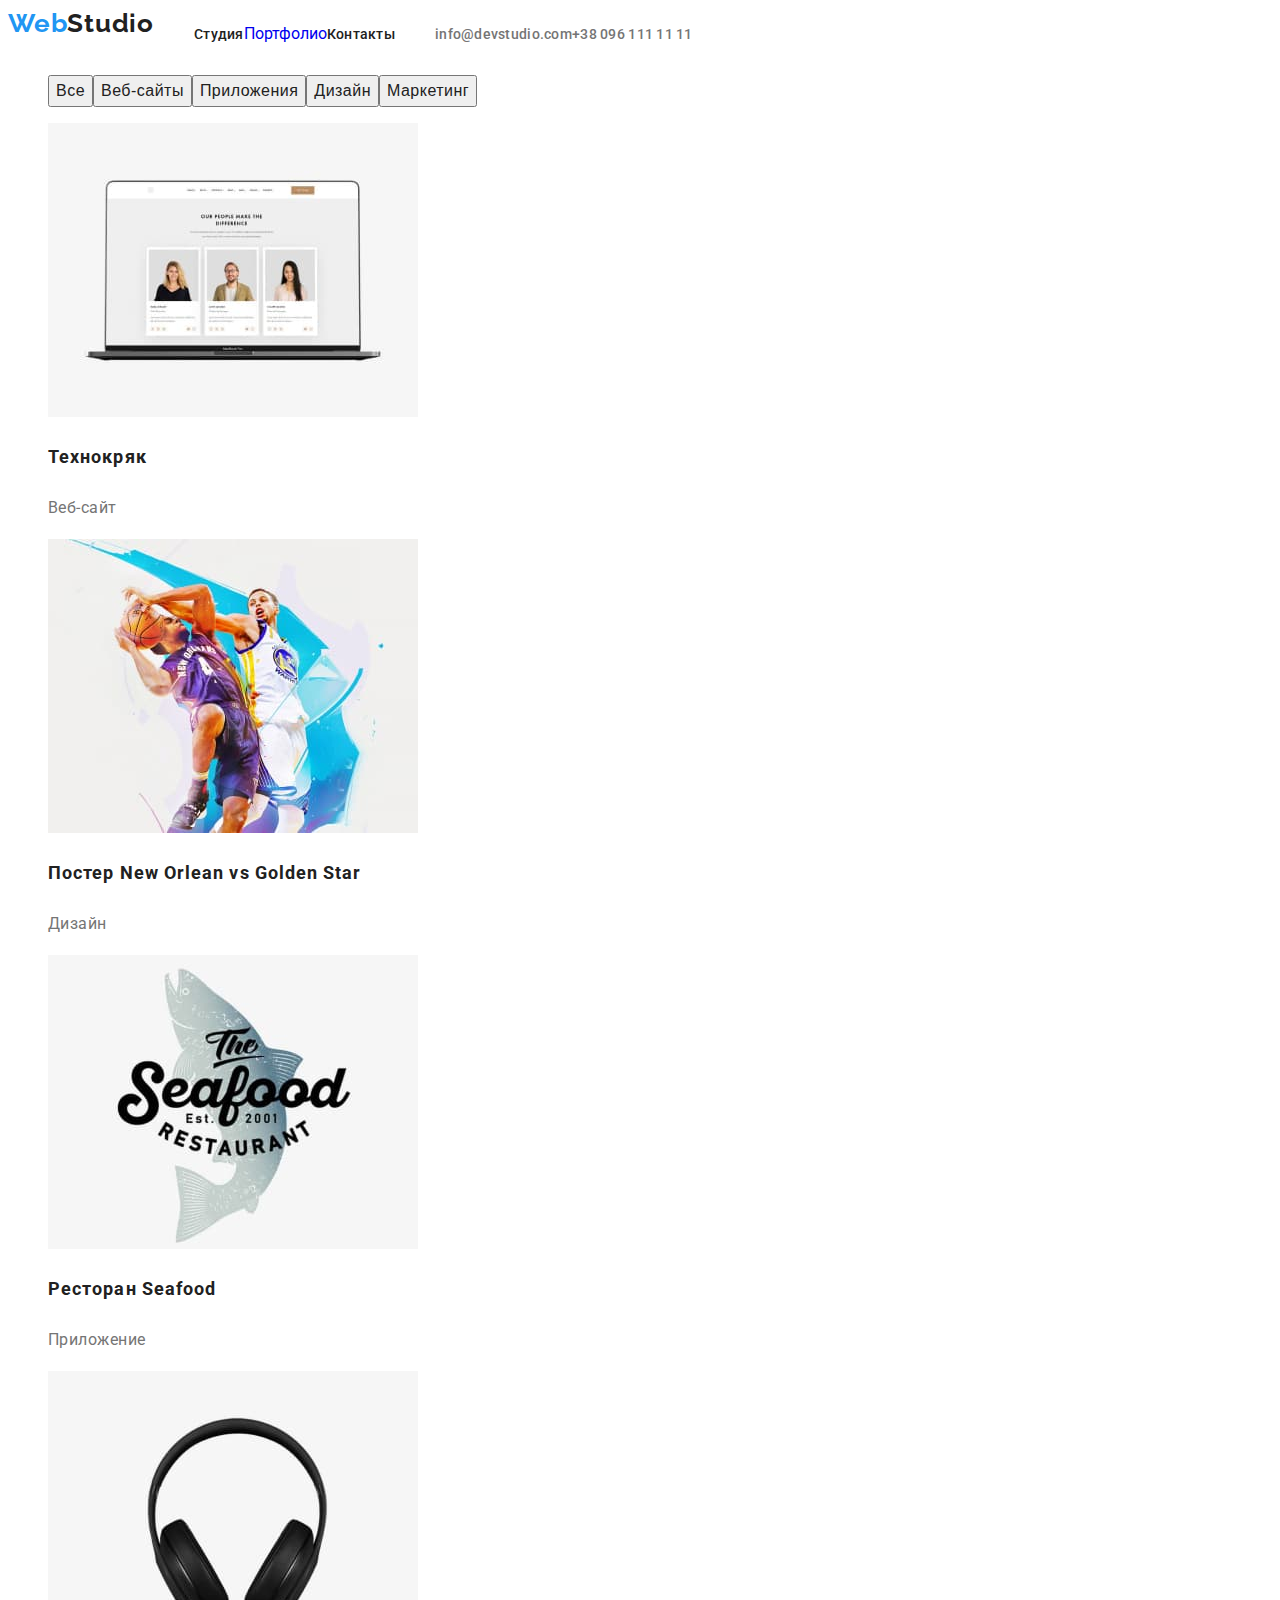
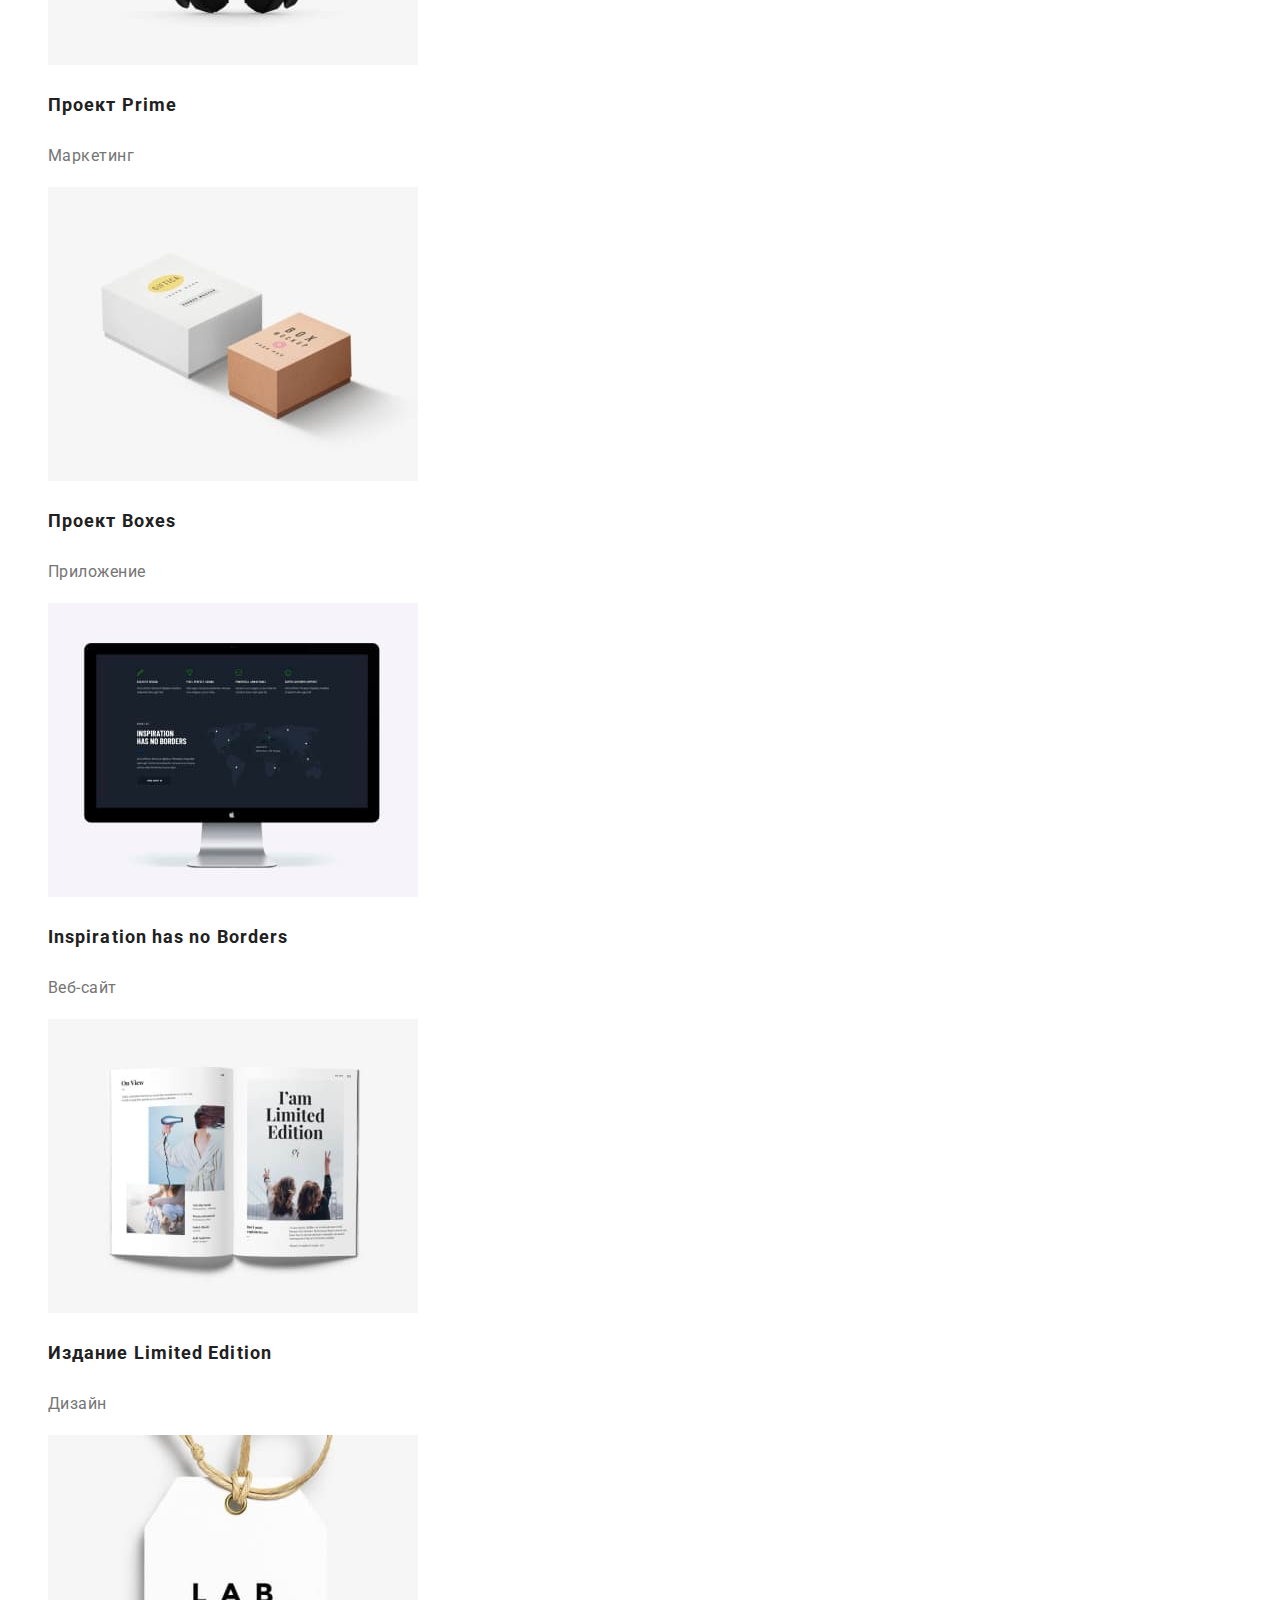
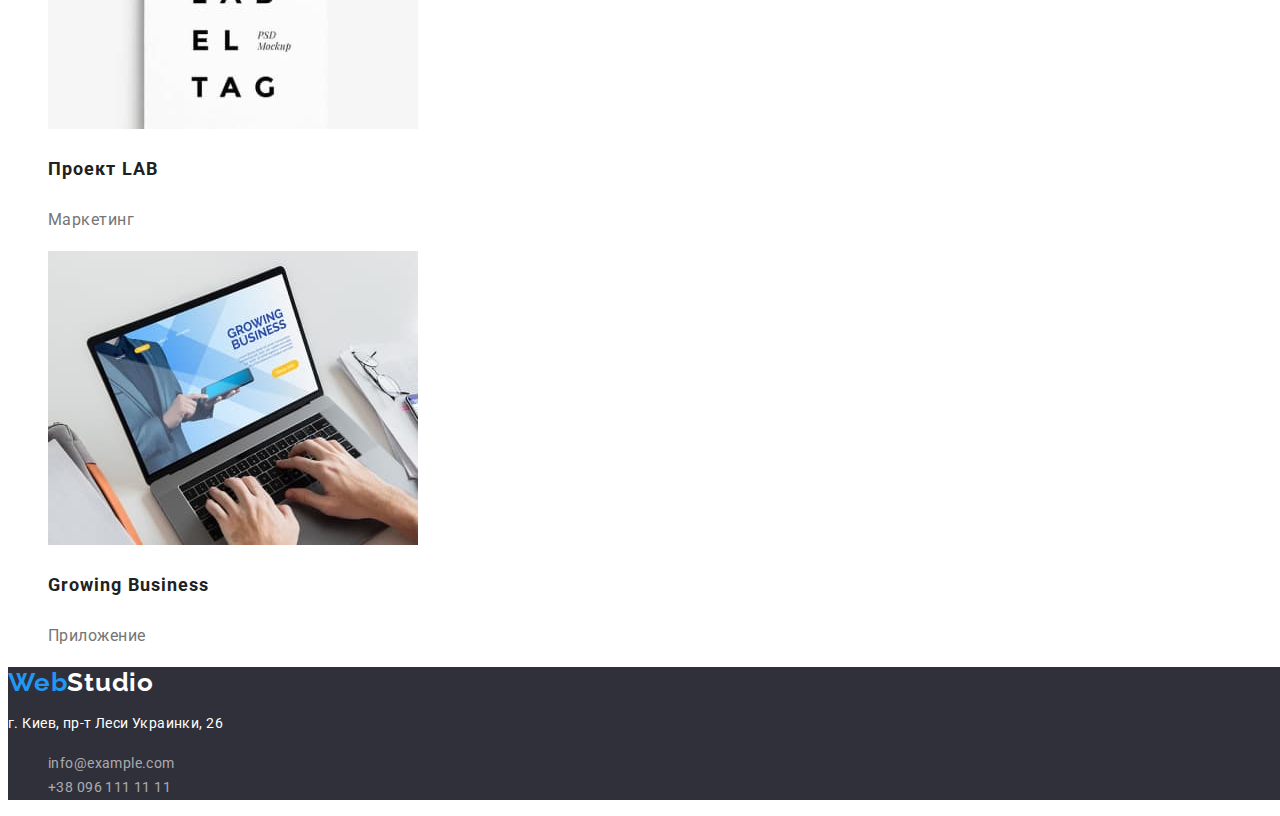
==== portfolio.html @ 2ef53904 "dz3" ====
<!DOCTYPE html>
<html lang="ru">

<head>
    <meta charset="UTF-8">
    <meta name="viewport" content="width=device-width, initial-scale=1.0">
    <link rel="preconnect" href="https://fonts.googleapis.com">
    <link rel="preconnect" href="https://fonts.gstatic.com" crossorigin>
    <link href="https://fonts.googleapis.com/css2?family=Raleway:wght@700&family=Roboto:wght@400;500;700;900&display=swap" rel="stylesheet">
    <link rel="stylesheet" href="./css/styles.css">
    <title>Document</title>
</head>

<body>
    <!--Шапка-->
    <header class="header">
        <a class="header-link" href="./index.html"><span class="web">Web</span>Studio</a>
        
    
        <nav class="header-nav">
        <ul class="header-list">
            <li><a class="link" href="./index.html">Студия</a></li>
            <li><a class="link-portfolio" href="./portfolio.html">Портфолио</a></li>
            <li><a class="link" href="#">Контакты</a></li>
        </ul>
        </nav>
        <ul class="header-list-contacts">
        <li><a class="contacts" href="mailto:info@devstudio.com"> info@devstudio.com</a></li>
        <li><a class="contacts" href="tel:380961111111">+38 096 111 11 11</a></li>   
        </ul>
    </header>
    <main>
        <!--навигация-->
<section class="portfolio-sektion">          
            <nav class="portfolio-nav">
                <ul class="portfolio-list">
                    <li><button class="portfolio-button" type="button">Все</button></li>
                    <li><button class="portfolio-button" type="button">Веб-сайты</button></li>
                    <li><button class="portfolio-button" type="button">Приложения</button></li>
                    <li><button class="portfolio-button" type="button">Дизайн</button></li>
                    <li><button class="portfolio-button" type="button">Маркетинг</button></li>
                </ul>
            </nav>
</section> 
        <!--Список-->
            <section class="portfolio-details">
                <ul class="portfolio-details-list">
                    <li>
                        <img class="portfolio-img" src="./img-tech/portfolio/Технокряк.jpg" alt="Технокряк" width="370" height="294">
                        <h3 class="portfolio-heading">Технокряк</h3>
                        <p class="portfolio-description">Веб-сайт</p>
                    </li>
                    <li>
                        <img class="portfolio-img" src="./img-tech/portfolio/ПостерNewOrleanvsGoldenStar.jpg" alt="Постер New Orlean vs Golden Star" width="370" height="294">
                        <h3 class="portfolio-heading">Постер New Orlean vs Golden Star</h3>
                        <p class="portfolio-description">Дизайн</p>
                    </li>
                    <li>
                        <img class="portfolio-img" src="./img-tech/portfolio/РесторанSeafood.jpg" alt="Ресторан Seafood" width="370" height="294">
                        <h3 class="portfolio-heading">Ресторан Seafood</h3>
                        <p class="portfolio-description">Приложение</p>
                    </li>
                    <li>
                        <img class="portfolio-img" src="./img-tech/portfolio/ПроектPrime.jpg" alt="Проект Prime" width="370" height="294">
                        <h3 class="portfolio-heading">Проект Prime</h3>
                        <p class="portfolio-description">Маркетинг</p>
                    </li>
                    <li>
                        <img class="portfolio-img" src="./img-tech/portfolio/ПроектBoxes.jpg" alt="Проект Boxes" width="370" height="294">
                        <h3 class="portfolio-heading">Проект Boxes</h3>
                        <p class="portfolio-description">Приложение</p>
                    </li>
                    <li>
                        <img class="portfolio-img" src="./img-tech/portfolio/InspirationhasnoBorders.jpg" alt="Inspiration has no Borders" width="370" height="294">
                        <h3 class="portfolio-heading">Inspiration has no Borders</h3>
                        <p class="portfolio-description">Веб-сайт</p>
                    </li>
                    <li>
                        <img class="portfolio-img" src="./img-tech/portfolio/ИзданиеLimitedEdition.jpg" alt="Издание Limited Edition" width="370" height="294">
                        <h3 class="portfolio-heading">Издание Limited Edition</h3>
                        <p class="portfolio-description">Дизайн</p>
                    </li>
                    <li>
                        <img class="portfolio-img" src="./img-tech/portfolio/ПроектLAB.jpg" alt="Проект LAB" width="370" height="294">
                        <h3 class="portfolio-heading">Проект LAB</h3>
                        <p class="portfolio-description">Маркетинг</p>
                    </li>
                    <li>
                        <img class="portfolio-img" src="./img-tech/portfolio/GrowingBusiness.jpg" alt="Growing Business" width="370" height="294">
                        <h3 class="portfolio-heading">Growing Business</h3>
                        <p class="portfolio-description">Приложение</p>
                    </li>
                </ul>
            
        </section>
    </main>
    

    <!--контакты-->
    <footer class="footer">
        <div class="footer-box">
            <a class="footer-link" href="./index.html"><span class="web">Web</span><span class="studio">Studio</span></a>
            <address class="address">
                   <p class="our-address"> г. Киев, пр-т Леси Украинки, 26</p>
                   <ul class="footer-list">
                       <li><a class="footer-contacts" href="mailto:info@example.com">info@example.com</a></li>
                       <li><a class="footer-contacts" href="tel:380961111111">+38 096 111 11 11</a></li>
                   </ul>  
                </address>
        </div>
    </footer>     
    </body>
</html>
---- css/styles.css ----
/* --первичный цвет: # 212121; */
   /* --вторичный цвет: # 757575; */
   /* --интерактивный цвет: # 2196f3; */
   /* --цвет заголовка: #ffffff; */
   /* --background-color: # 2f303a; */
   /* --задний фон: # F5F4FA; */
   /* --primary-font: «Roboto»; */
   /* --secondary-font: "Raleway"; */

:root {
    --primary-color: #212121;
    --secondary-color: #757575;
    --interactive-color: #2196f3;
    --header-color: #ffffff;
    --background-color: #2f303a;
    --rear-background:#F5F4FA;
    --primary-font: "Roboto";
    --secondary-font: "Raleway";
  }
  body {
    font-family: var(--primary-font), sans-serif;
    font-style: normal;
    font-weight: 400;
    color: var(--primary-color);
    width: 1600px;
  }
  a {
    text-decoration: none;
  }
  ul,ol{list-style: none;}
  address{font-style: normal;}
  
   /* Шапка */
  .header,
  .header-list,.header-list-contacts{
    display: flex;
  }
  .header{background-color: var(--header-color);}
  .web{color: var(--interactive-color);}
  .header-link{font-family: var(--secondary-font);
    font-style: normal;
    font-weight: bold;
    font-size: 26px;
    line-height: 1.19;
    
    
    letter-spacing: 0.03em;
    
    color: var(--primary-color)
    }
    .link{font-family:var(--primary-font);
      font-style: normal;
      font-weight: 500;
      font-size: 14px;
      line-height: 1.14;
      letter-spacing: 0.02em;
      
      color: var(--primary-color);
      }
      .link-studio:active,
      .link-studio:visited {
        color: var(--interactive-color);
      }
      .link-portfolio:active,
      .link-portfolio:visited {
        color: var(--interactive-color);
      }
      .link:focus,
      .link:hover {background-color: var(--header-color);
        color: var(--interactive-color);
      
      cursor: pointer;}
  
    .contacts{font-family: var(--primary-font);
     
      font-weight: 500;
      font-size: 14px;
      line-height: 1.14;
      letter-spacing: 0.02em;
      color: var(--secondary-color);
    }
    .contacts:focus,
    .contacts:hover{color: var(--interactive-color);}
  /* Предложение */
  .order-background {
    background-color: var(--background-color);
    width: 1600px;
    height: 600px;
    padding: 200px 0px 200px 0px;
  }
  .order-container {
    text-align: center;
  }
  .order-background-title {
    font-weight: 900;
    font-size: 44px;
    line-height: 1.5;
    text-align: center;
    letter-spacing: 0.06em;
    text-transform: uppercase;
    color: var(--header-color);
  }
  .button {
    font-family: inherit;
    border-radius: 4px;
    background-color: var(--interactive-color);
    color: var(--header-color);
    font-weight: 700;
    font-size: 16px;
    line-height: 1.87;
    align-items: center;
    text-align: center;
    letter-spacing: 0.06em;
    cursor: pointer;
  }
  
  /* Приоритеты */
  .list{display: flex;}
  .priorities-our{font-family:inherit;
    
    font-weight: bold;
    font-size: 36px;
    line-height: 1.16;
    text-align: center;
    letter-spacing: 0.03em;
    
    color: var(--primary-color);
    }
  .priorities-title {
    font-weight: 700;
    font-size: 14px;
    line-height: 1.14;
    letter-spacing: 0.03em;
    text-transform: uppercase;
  }
  .priorities-description {
    font-size: 14px;
    line-height: 1.71;
    letter-spacing: 0.03em;
    color: var(--secondary-color);
    text-transform: none;
  }
  .activity-title{
    font-family:var(--primary-font);
   
    font-weight: bold;
    font-size: 36px;
    line-height: 1.16;
    text-align: center;
    letter-spacing: 0.03em;
    
    color:var(--primary-color);
  }
  .activity-list{display: flex;}
  /* Команда */
  
 .staff{background-color: var(--rear-background);}
 .staff-our{
   font-family: var(--primary-font);
 
  font-weight: bold;
  font-size: 36px;
  line-height: 1.16;
  text-align: center;
  letter-spacing: 0.03em;
  
  color: var(--primary-color);
  }
  .staff-list{display: flex;}
  .staff-name{font-family: var(--primary-font);
    
    font-weight: 500;
    font-size: 16px;
    line-height: 1.18;
    
    
    text-align: center;
    letter-spacing: 0.03em;
    
    color: var(--primary-color);
    
    }
    .staff-position{font-family:var(--primary-font);
     
      font-weight: normal;
      font-size: 16px;
      line-height: 1.18;
     
      
      text-align: center;
      letter-spacing: 0.03em;
      
      color:var(--secondary-color) ;
      }
      .staff-list.li{color: var(--header-color);}
    /* Контакты */
    .footer{background-color: var(--background-color);}
    .footer-link{font-family: var(--secondary-font);
      
      font-weight: bold;
      font-size: 26px;
      line-height: 1.19;
    
      
      letter-spacing: 0.03em;
      
      color: var(--interactive-color);}
    .studio{color: var(--header-color);}
    .our-address{font-family: var(--primary-font);
      font-style: normal;
      font-weight: normal;
      font-size: 14px;
      line-height: 1.71;
      letter-spacing: 0.03em;
      
      color: var(--header-color);
      }
      .footer-contacts{font-family: var(--primary-font);
       
        font-weight: normal;
        font-size: 14px;
        line-height: 1.71;
        
        
        letter-spacing: 0.03em;
        
        color: rgba(255, 255, 255, 0.6);
        }
        .footer-list .footer-contacts:hover,
        .footer-list .footer-contacts:focus {
       color: var(--interactive-color);
        }
  /* Портфолио */
  .portfolio-list{display: flex;}
  .portfolio-button{
   
    font-weight: 500;
    font-size: 16px;
    line-height: 1.62;
   
    
    text-align: center;
    letter-spacing: 0.03em;
    
    color: var(--primary-color);}
    .portfolio-button:focus,
    .portfolio-button:hover {
    color: #ffffff;
    background-color: var(--interactive-color);
    cursor: pointer;}
    .portfolio-heading{font-family: var(--primary-font);
    
      font-weight: bold;
      font-size: 18px;
      line-height: 2;
      
      
      letter-spacing: 0.06em;
      
      color:var(--primary-color);
      }
    .portfolio-description{font-family: var(--primary-font);
     
      font-weight: normal;
      font-size: 16px;
      line-height: 30px;
      
      
      letter-spacing: 0.03em;
      
      color: var(--secondary-color);
      
      }
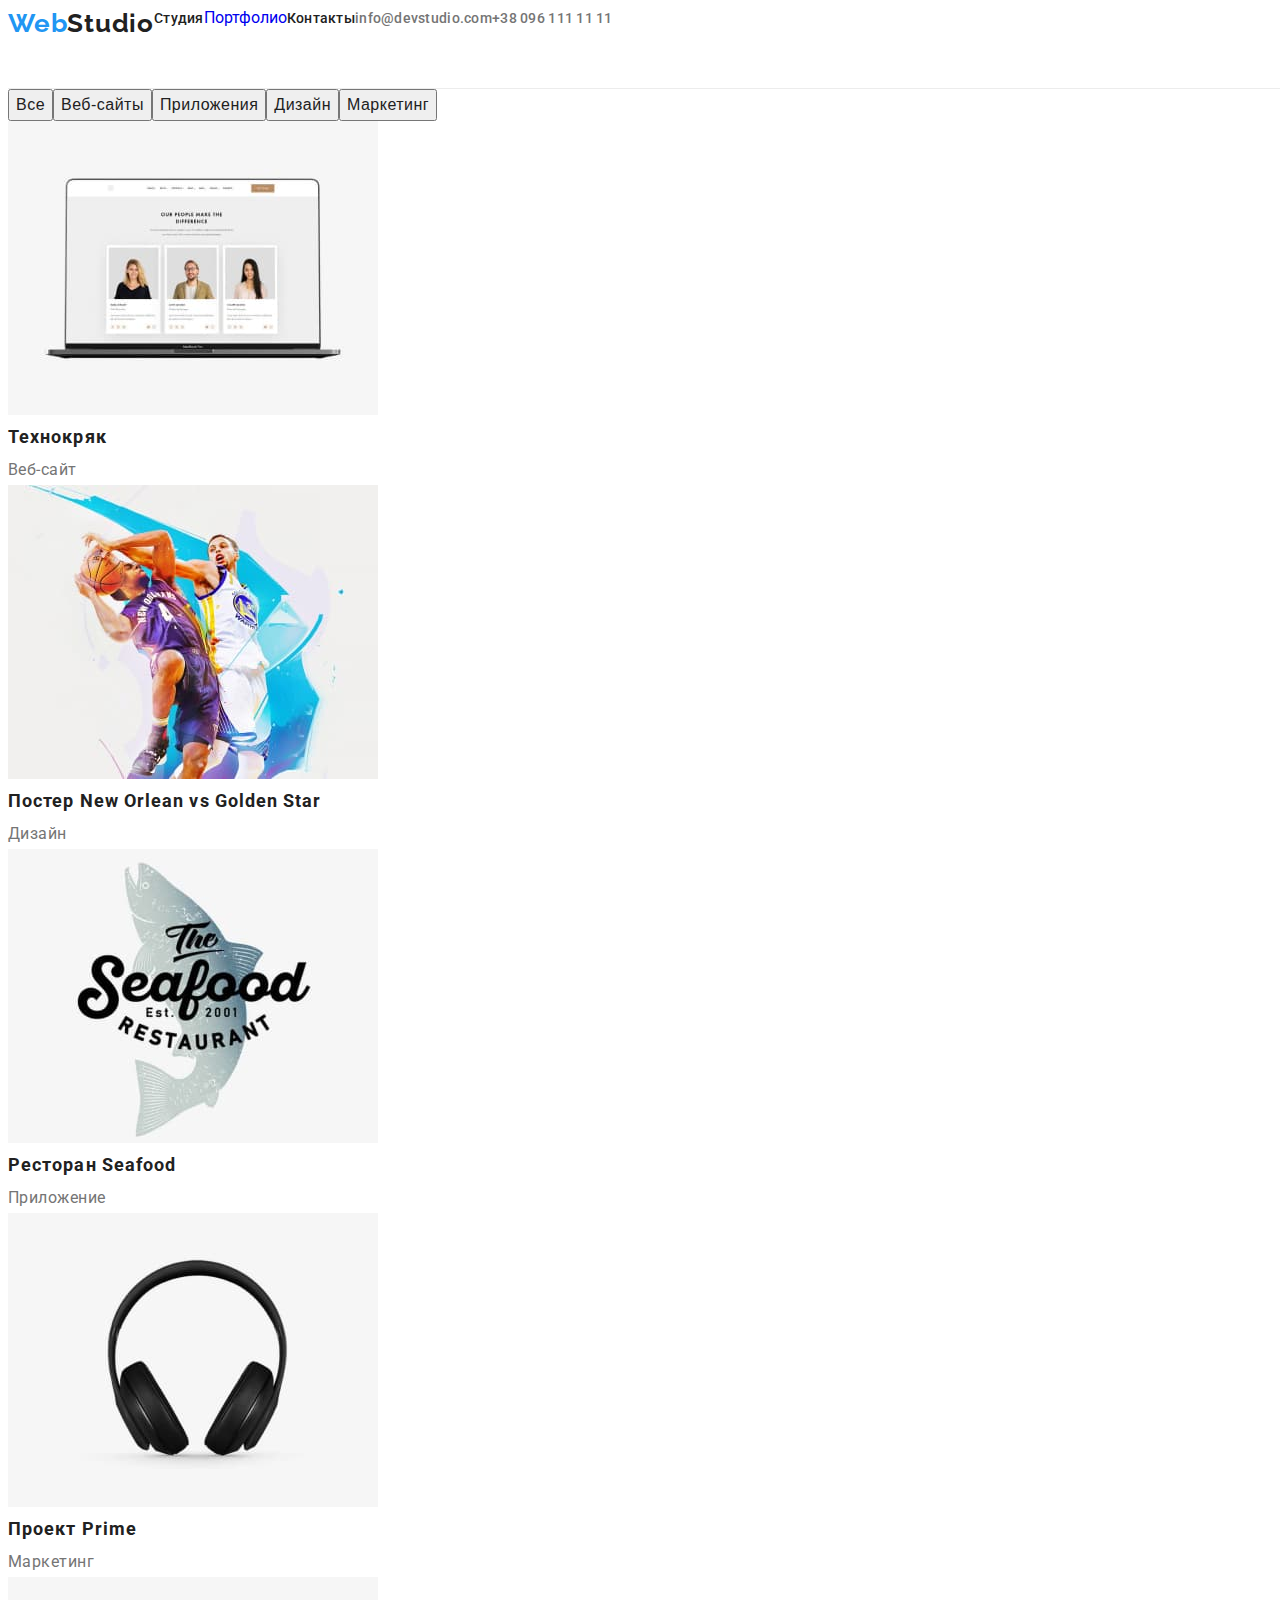
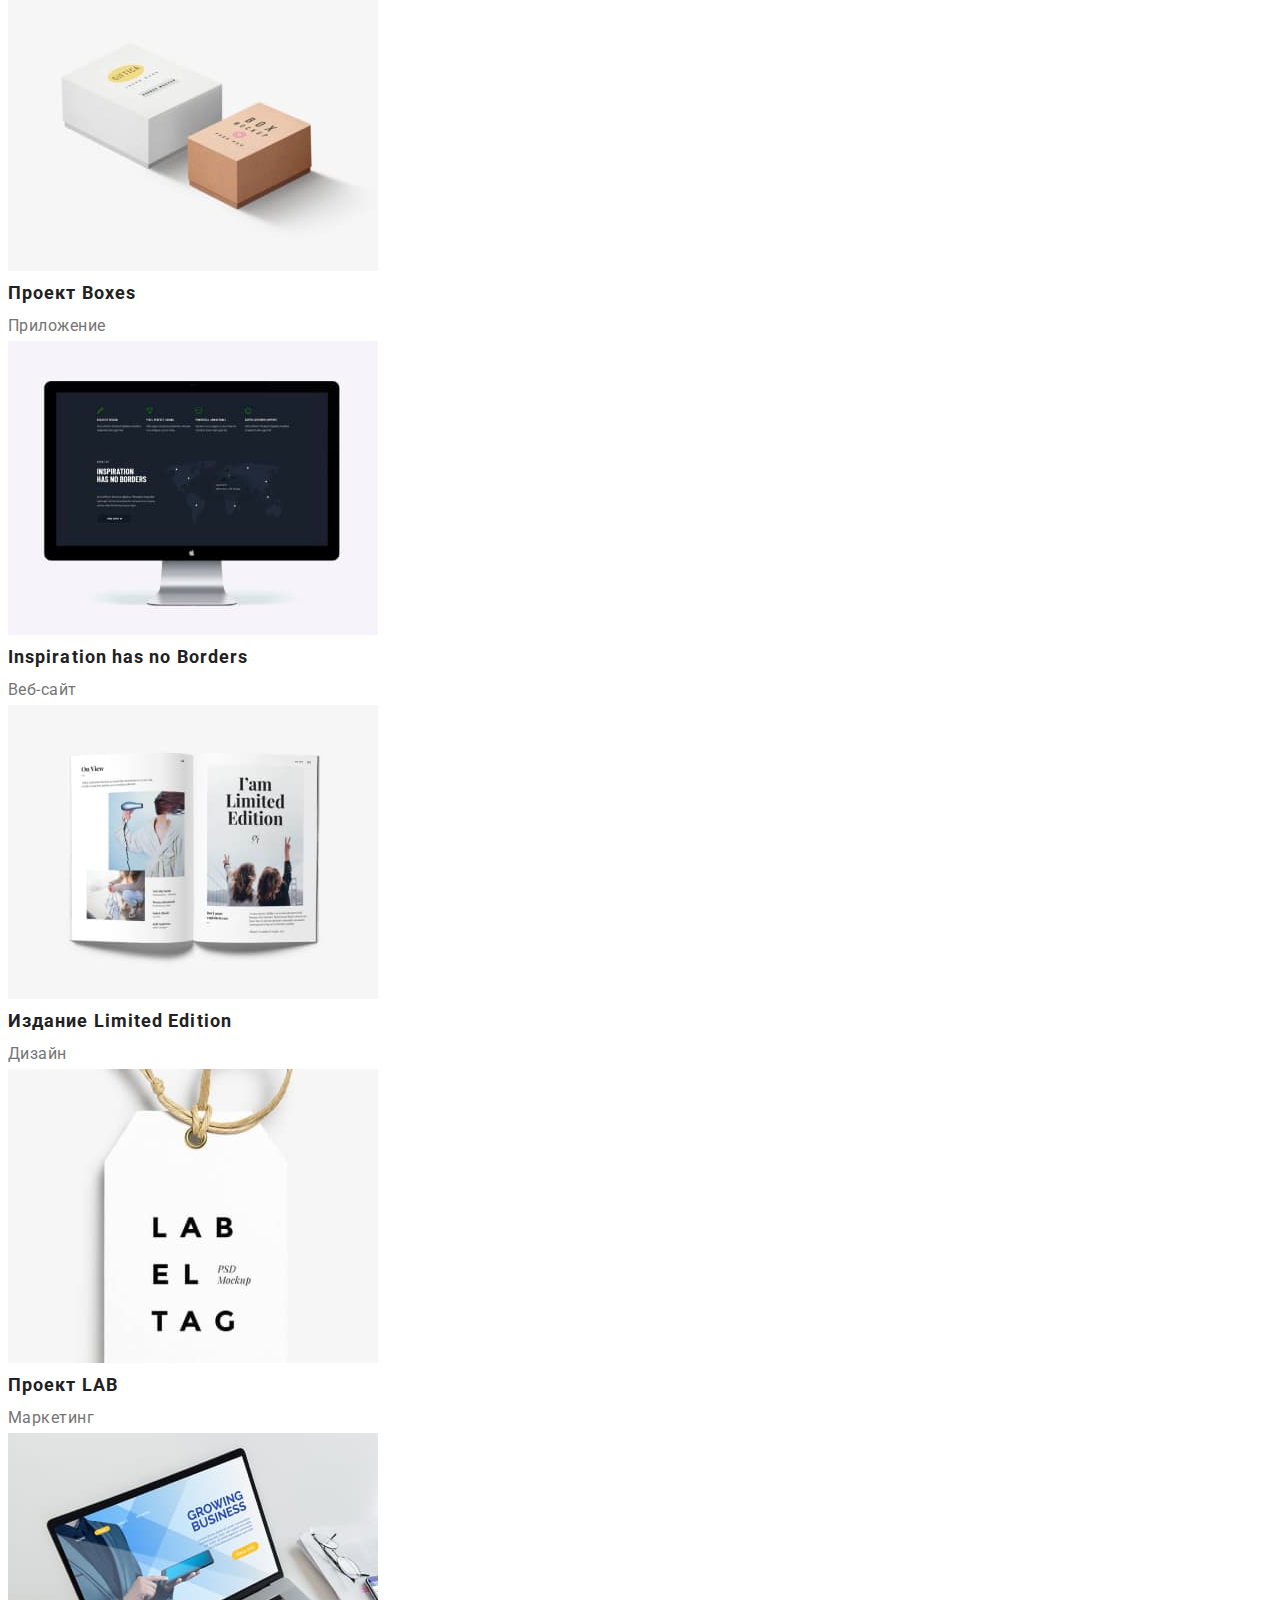
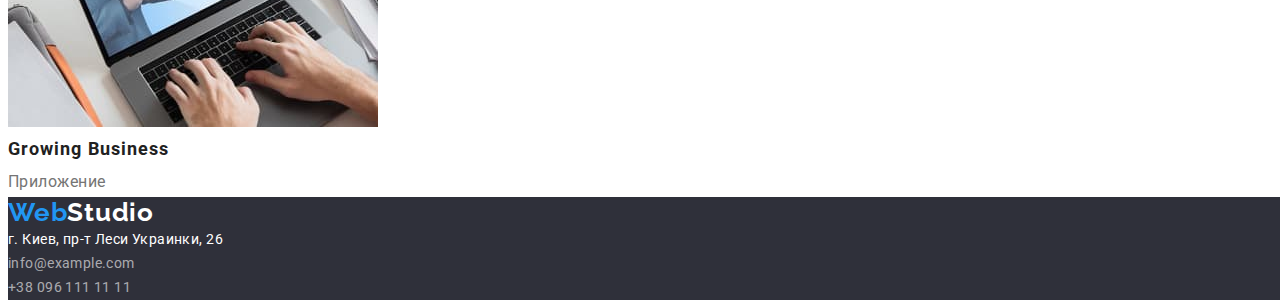
==== commit 25b48e65: "dz3 начало" ====
--- a/portfolio.html
+++ b/portfolio.html
@@ -7,6 +7,7 @@
     <link rel="preconnect" href="https://fonts.googleapis.com">
     <link rel="preconnect" href="https://fonts.gstatic.com" crossorigin>
     <link href="https://fonts.googleapis.com/css2?family=Raleway:wght@700&family=Roboto:wght@400;500;700;900&display=swap" rel="stylesheet">
+    <link rel="stylesheet" href="https://cdnjs.cloudflare.com/ajax/libs/modern-normalize/1.1.0/modern-normalize.min.css" integrity="sha512-wpPYUAdjBVSE4KJnH1VR1HeZfpl1ub8YT/NKx4PuQ5NmX2tKuGu6U/JRp5y+Y8XG2tV+wKQpNHVUX03MfMFn9Q==" crossorigin="anonymous" referrerpolicy="no-referrer" />
     <link rel="stylesheet" href="./css/styles.css">
     <title>Document</title>
 </head>
--- a/css/styles.css
+++ b/css/styles.css
@@ -29,16 +29,30 @@
   }
   ul,ol{list-style: none;}
   address{font-style: normal;}
+  h1,h2,h3,h4,p,ul {
+  margin: 0px;
+  padding: 0px;}
+  
   
    /* Шапка */
   .header,
   .header-list,.header-list-contacts{
     display: flex;
   }
-  .header{background-color: var(--header-color);}
-  .web{color: var(--interactive-color);}
+  .header{background-color: var(--header-color);
+    width: 1600px;
+    height: 80px;
+    border-bottom:  1px solid #ECECEC;
+    
+    background: #FFFFFF;}
+  .web{color: var(--interactive-color);
+    width: 145px;
+    height: 31px;
+    left: 215px;
+    top: 24px;}
+    .header-list{}
   .header-link{font-family: var(--secondary-font);
-    font-style: normal;
+   
     font-weight: bold;
     font-size: 26px;
     line-height: 1.19;
@@ -49,7 +63,7 @@
     color: var(--primary-color)
     }
     .link{font-family:var(--primary-font);
-      font-style: normal;
+     
       font-weight: 500;
       font-size: 14px;
       line-height: 1.14;
@@ -86,7 +100,8 @@
     background-color: var(--background-color);
     width: 1600px;
     height: 600px;
-    padding: 200px 0px 200px 0px;
+    padding: 200px 0px 280px 0px;
+    
   }
   .order-container {
     text-align: center;
@@ -99,6 +114,8 @@
     letter-spacing: 0.06em;
     text-transform: uppercase;
     color: var(--header-color);
+    
+   
   }
   .button {
     font-family: inherit;
@@ -151,7 +168,8 @@
     
     color:var(--primary-color);
   }
-  .activity-list{display: flex;}
+  .activity-list{display: flex;
+  }
   /* Команда */
   
  .staff{background-color: var(--rear-background);}
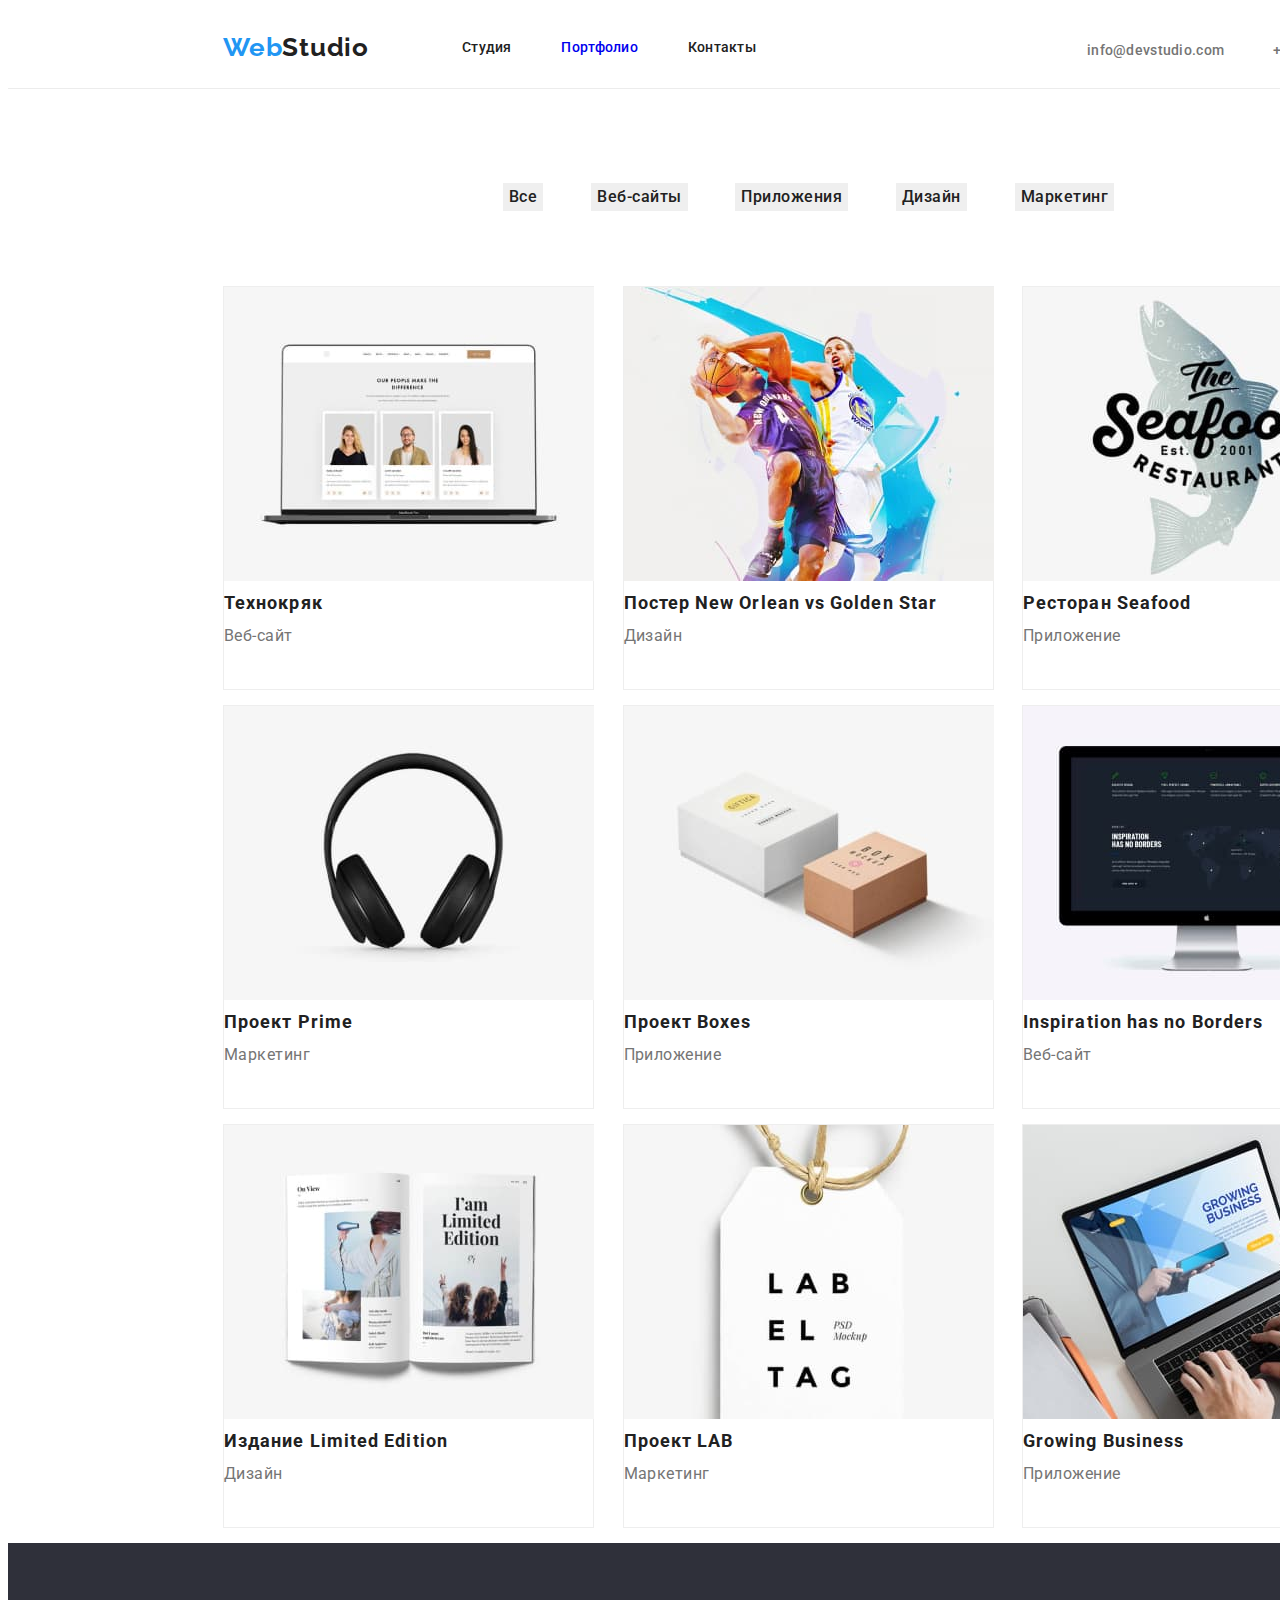
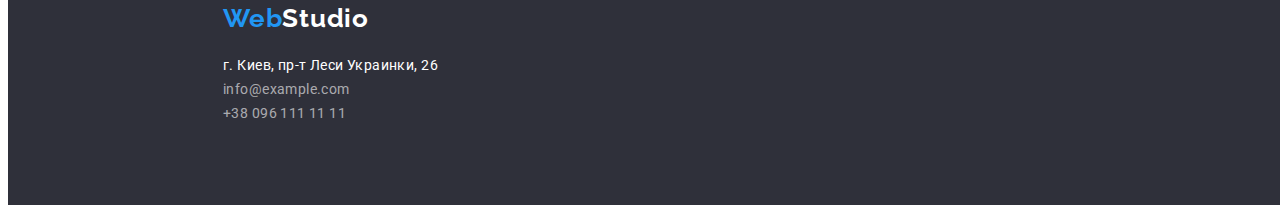
==== commit 3bfd889c: "dz3 расставляю картинки" ====
--- a/portfolio.html
+++ b/portfolio.html
@@ -46,47 +46,47 @@
         <!--Список-->
             <section class="portfolio-details">
                 <ul class="portfolio-details-list">
-                    <li>
+                    <li class="portfolio-block">
                         <img class="portfolio-img" src="./img-tech/portfolio/Технокряк.jpg" alt="Технокряк" width="370" height="294">
                         <h3 class="portfolio-heading">Технокряк</h3>
                         <p class="portfolio-description">Веб-сайт</p>
                     </li>
-                    <li>
+                    <li class="portfolio-block">
                         <img class="portfolio-img" src="./img-tech/portfolio/ПостерNewOrleanvsGoldenStar.jpg" alt="Постер New Orlean vs Golden Star" width="370" height="294">
                         <h3 class="portfolio-heading">Постер New Orlean vs Golden Star</h3>
                         <p class="portfolio-description">Дизайн</p>
                     </li>
-                    <li>
+                    <li class="portfolio-block">
                         <img class="portfolio-img" src="./img-tech/portfolio/РесторанSeafood.jpg" alt="Ресторан Seafood" width="370" height="294">
                         <h3 class="portfolio-heading">Ресторан Seafood</h3>
                         <p class="portfolio-description">Приложение</p>
                     </li>
-                    <li>
+                    <li class="portfolio-block">
                         <img class="portfolio-img" src="./img-tech/portfolio/ПроектPrime.jpg" alt="Проект Prime" width="370" height="294">
                         <h3 class="portfolio-heading">Проект Prime</h3>
                         <p class="portfolio-description">Маркетинг</p>
                     </li>
-                    <li>
+                    <li class="portfolio-block">
                         <img class="portfolio-img" src="./img-tech/portfolio/ПроектBoxes.jpg" alt="Проект Boxes" width="370" height="294">
                         <h3 class="portfolio-heading">Проект Boxes</h3>
                         <p class="portfolio-description">Приложение</p>
                     </li>
-                    <li>
+                    <li class="portfolio-block">
                         <img class="portfolio-img" src="./img-tech/portfolio/InspirationhasnoBorders.jpg" alt="Inspiration has no Borders" width="370" height="294">
                         <h3 class="portfolio-heading">Inspiration has no Borders</h3>
                         <p class="portfolio-description">Веб-сайт</p>
                     </li>
-                    <li>
+                    <li class="portfolio-block">
                         <img class="portfolio-img" src="./img-tech/portfolio/ИзданиеLimitedEdition.jpg" alt="Издание Limited Edition" width="370" height="294">
                         <h3 class="portfolio-heading">Издание Limited Edition</h3>
                         <p class="portfolio-description">Дизайн</p>
                     </li>
-                    <li>
+                    <li class="portfolio-block">
                         <img class="portfolio-img" src="./img-tech/portfolio/ПроектLAB.jpg" alt="Проект LAB" width="370" height="294">
                         <h3 class="portfolio-heading">Проект LAB</h3>
                         <p class="portfolio-description">Маркетинг</p>
                     </li>
-                    <li>
+                    <li class="portfolio-block">
                         <img class="portfolio-img" src="./img-tech/portfolio/GrowingBusiness.jpg" alt="Growing Business" width="370" height="294">
                         <h3 class="portfolio-heading">Growing Business</h3>
                         <p class="portfolio-description">Приложение</p>
--- a/css/styles.css
+++ b/css/styles.css
@@ -45,23 +45,47 @@
     border-bottom:  1px solid #ECECEC;
     
     background: #FFFFFF;}
+    .header-list{
+      font-family: inherit;
+      font-weight: 500;
+      font-size: 14px;
+      line-height: 1.14;
+      letter-spacing: 0.02em;
+      margin: 32px 0px 0px 93px;
+      width: 294px;
+      height: 16px;
+      justify-content: space-between;
+    
+      
+      color: var(--primary-color);
+     
+
+    }
   .web{color: var(--interactive-color);
     width: 145px;
     height: 31px;
     left: 215px;
     top: 24px;}
-    .header-list{}
+    
   .header-link{font-family: var(--secondary-font);
    
     font-weight: bold;
     font-size: 26px;
     line-height: 1.19;
-    
+    margin: 24px 0px 0px 215px;
     
     letter-spacing: 0.03em;
     
     color: var(--primary-color)
-    }
+    
+    }
+    .header-list-contacts{
+      width: 307px;
+      height: 16px;
+      margin: 32px 0px 0px 331px;
+      justify-content: space-between;
+    }
+     
     .link{font-family:var(--primary-font);
      
       font-weight: 500;
@@ -100,11 +124,16 @@
     background-color: var(--background-color);
     width: 1600px;
     height: 600px;
-    padding: 200px 0px 280px 0px;
+    border: 1px solid #ECECEC;
+   
     
   }
   .order-container {
-    text-align: center;
+   text-align: center;
+   width: 696px;
+   height: 200px;
+   margin: 200px 0px 0px 452px;
+   
   }
   .order-background-title {
     font-weight: 900;
@@ -113,6 +142,8 @@
     text-align: center;
     letter-spacing: 0.06em;
     text-transform: uppercase;
+   
+    
     color: var(--header-color);
     
    
@@ -129,6 +160,8 @@
     text-align: center;
     letter-spacing: 0.06em;
     cursor: pointer;
+    width: 200px;
+    height: 50px;
   }
   
   /* Приоритеты */
@@ -140,8 +173,18 @@
     line-height: 1.16;
     text-align: center;
     letter-spacing: 0.03em;
+    width: 240px;
+    height: 42px;
+    margin: 26px 0px 0px 680px;
     
     color: var(--primary-color);
+    }
+    .list{
+      width: 1170px;
+      height: 101px;
+      margin: 26px 0px 0px 215px;
+      justify-content: space-between;
+      
     }
   .priorities-title {
     font-weight: 700;
@@ -149,6 +192,9 @@
     line-height: 1.14;
     letter-spacing: 0.03em;
     text-transform: uppercase;
+    width: 270px;
+    height: 16px;
+    
   }
   .priorities-description {
     font-size: 14px;
@@ -156,6 +202,16 @@
     letter-spacing: 0.03em;
     color: var(--secondary-color);
     text-transform: none;
+    width: 270px;
+    height: 75px;
+    margin-top: 10px;
+  }
+  
+  /*Специализация*/
+  .activity{
+    width: 1170px;
+    height: 386px;
+    margin: 94px 0px 0px 215px;
   }
   .activity-title{
     font-family:var(--primary-font);
@@ -165,14 +221,25 @@
     line-height: 1.16;
     text-align: center;
     letter-spacing: 0.03em;
+   
     
     color:var(--primary-color);
   }
-  .activity-list{display: flex;
+  .activity-list{
+    display: flex;
+    justify-content: space-between;
+    margin-top: 50px;
   }
   /* Команда */
   
- .staff{background-color: var(--rear-background);}
+ .staff{background-color: var(--rear-background);
+  width: 1600px;
+  height: 648px;
+  left: 0px;
+  top: 1449px;
+  margin-top: 94px;
+  }
+
  .staff-our{
    font-family: var(--primary-font);
  
@@ -181,10 +248,19 @@
   line-height: 1.16;
   text-align: center;
   letter-spacing: 0.03em;
+  padding-top: 94px;
+  
+ 
   
   color: var(--primary-color);
   }
-  .staff-list{display: flex;}
+  .staff-list{display: flex;
+    width: 1170px;
+    height: 368px;
+    margin-top: 50px;
+    margin-left: 215px;
+    justify-content: space-between;
+  }
   .staff-name{font-family: var(--primary-font);
     
     font-weight: 500;
@@ -194,7 +270,7 @@
     
     text-align: center;
     letter-spacing: 0.03em;
-    
+    padding-top: 30px;
     color: var(--primary-color);
     
     }
@@ -207,12 +283,20 @@
       
       text-align: center;
       letter-spacing: 0.03em;
+      padding-top: 10px;
       
       color:var(--secondary-color) ;
       }
       .staff-list.li{color: var(--header-color);}
     /* Контакты */
-    .footer{background-color: var(--background-color);}
+    .footer{background-color: var(--background-color);
+    width: 1600px;
+    height: 262px;}
+    .footer-box{
+      padding: 60px 0px 0px 215px;
+    
+
+    }
     .footer-link{font-family: var(--secondary-font);
       
       font-weight: bold;
@@ -221,15 +305,24 @@
     
       
       letter-spacing: 0.03em;
+      width: 145px;
+      height: 31px;
+      
       
       color: var(--interactive-color);}
     .studio{color: var(--header-color);}
+    .address{
+      width: 231px;
+      height: 81px;
+      padding-top: 20px;
+    }
     .our-address{font-family: var(--primary-font);
       font-style: normal;
       font-weight: normal;
       font-size: 14px;
       line-height: 1.71;
       letter-spacing: 0.03em;
+
       
       color: var(--header-color);
       }
@@ -242,15 +335,28 @@
         
         letter-spacing: 0.03em;
         
+        
         color: rgba(255, 255, 255, 0.6);
+        }
+        .footer-mail{
+          padding-top: 9px;
+        }
+        .footer-tel{
+          padding-top: 9px;
         }
         .footer-list .footer-contacts:hover,
         .footer-list .footer-contacts:focus {
        color: var(--interactive-color);
         }
   /* Портфолио */
-  .portfolio-list{display: flex;}
+  .portfolio-list{display: flex;
+   width: 611px;
+   height: 38px;
+   margin:  94px 0px 0px 495px;
+  justify-content: space-between;}
+   
   .portfolio-button{
+    font-family: inherit;
    
     font-weight: 500;
     font-size: 16px;
@@ -259,6 +365,7 @@
     
     text-align: center;
     letter-spacing: 0.03em;
+    border: none;
     
     color: var(--primary-color);}
     .portfolio-button:focus,
@@ -266,6 +373,34 @@
     color: #ffffff;
     background-color: var(--interactive-color);
     cursor: pointer;}
+    .portfolio-details{
+      
+     
+
+    }
+    .portfolio-details-list{
+      width: 1170px;
+      height: 1272px;
+     
+      margin:   50px 0px 0px 215px;
+      display: flex;
+      flex-wrap:wrap;
+      flex-direction: row;
+      justify-content: space-between;
+      align-items:flex-end;
+      align-content: space-evenly;
+     
+      
+    }
+    .portfolio-block{
+      width: 371px;
+      height: 404px;
+      background: #FFFFFF;
+      border: 1px solid #EEEEEE;
+      box-sizing: border-box;
+
+     }
+     
     .portfolio-heading{font-family: var(--primary-font);
     
       font-weight: bold;
@@ -277,6 +412,7 @@
       
       color:var(--primary-color);
       }
+     
     .portfolio-description{font-family: var(--primary-font);
      
       font-weight: normal;
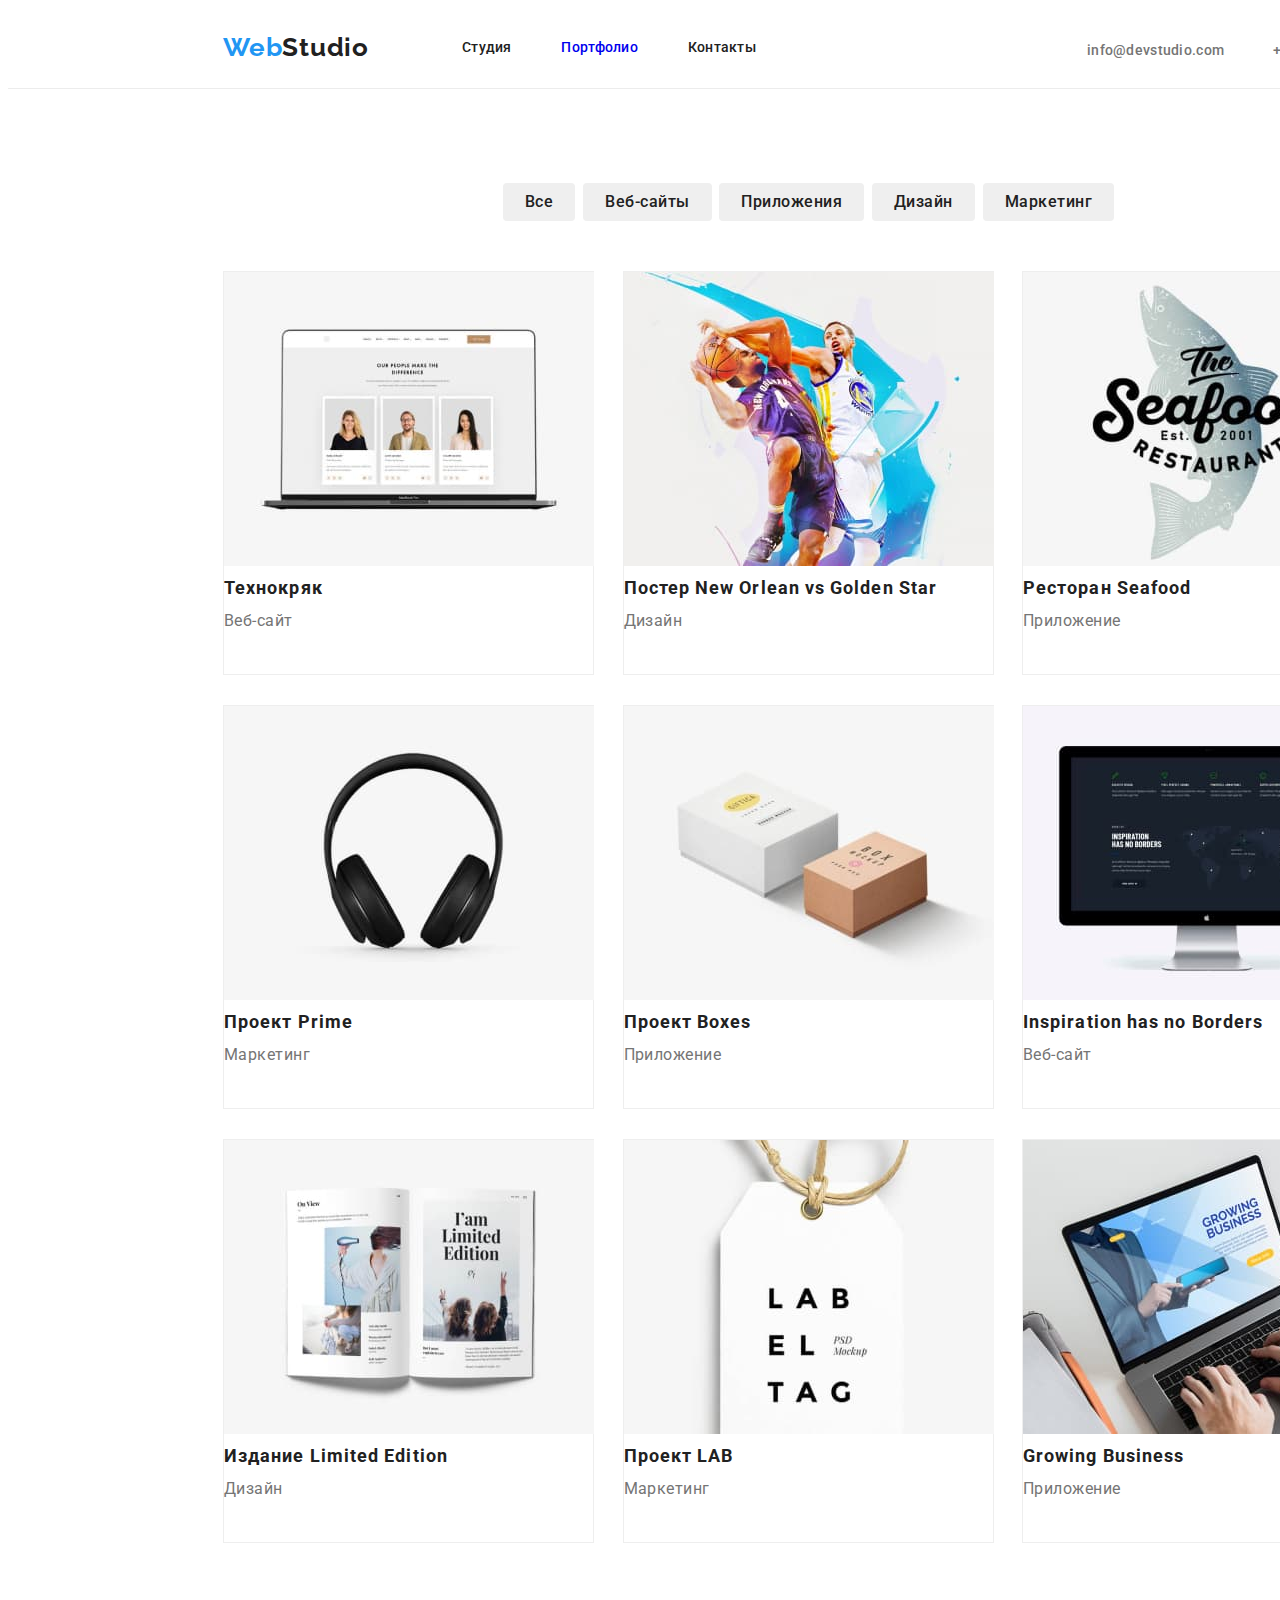
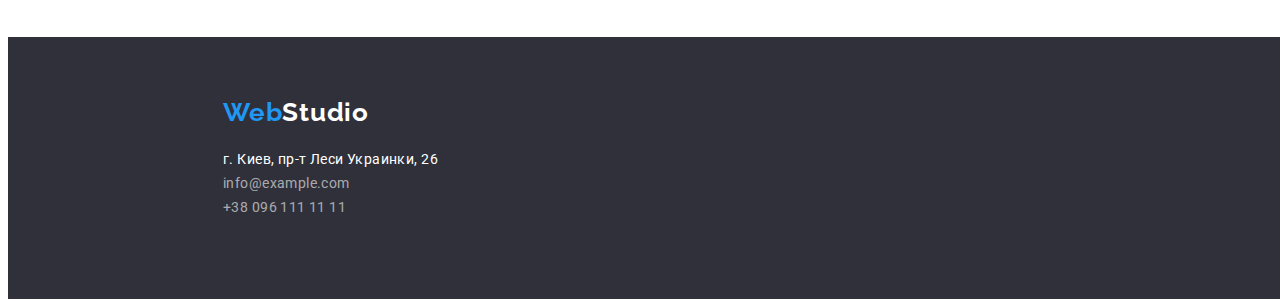
==== commit 01894d10: "Финиш" ====
--- a/portfolio.html
+++ b/portfolio.html
@@ -35,7 +35,7 @@
 <section class="portfolio-sektion">          
             <nav class="portfolio-nav">
                 <ul class="portfolio-list">
-                    <li><button class="portfolio-button" type="button">Все</button></li>
+                    <li><button class="portfolio-button" type="button" >Все</button></li>
                     <li><button class="portfolio-button" type="button">Веб-сайты</button></li>
                     <li><button class="portfolio-button" type="button">Приложения</button></li>
                     <li><button class="portfolio-button" type="button">Дизайн</button></li>
--- a/css/styles.css
+++ b/css/styles.css
@@ -288,6 +288,11 @@
       color:var(--secondary-color) ;
       }
       .staff-list.li{color: var(--header-color);}
+      .staff-block-foto{
+        box-shadow: 0px 1px 3px rgba(0, 0, 0, 0.12), 0px 1px 1px rgba(0, 0, 0, 0.14),
+        0px 2px 1px rgba(0, 0, 0, 0.2);
+        border-radius: 0px 0px 4px 4px;
+      }
     /* Контакты */
     .footer{background-color: var(--background-color);
     width: 1600px;
@@ -354,7 +359,7 @@
    height: 38px;
    margin:  94px 0px 0px 495px;
   justify-content: space-between;}
-   
+  
   .portfolio-button{
     font-family: inherit;
    
@@ -366,6 +371,9 @@
     text-align: center;
     letter-spacing: 0.03em;
     border: none;
+    padding: 6px 22px;
+    border-radius: 4px;
+    
     
     color: var(--primary-color);}
     .portfolio-button:focus,
@@ -373,22 +381,18 @@
     color: #ffffff;
     background-color: var(--interactive-color);
     cursor: pointer;}
-    .portfolio-details{
-      
-     
-
-    }
+   
     .portfolio-details-list{
       width: 1170px;
       height: 1272px;
      
-      margin:   50px 0px 0px 215px;
+      margin:   50px 0px 94px 215px;
       display: flex;
       flex-wrap:wrap;
       flex-direction: row;
       justify-content: space-between;
       align-items:flex-end;
-      align-content: space-evenly;
+      align-content: space-between;
      
       
     }
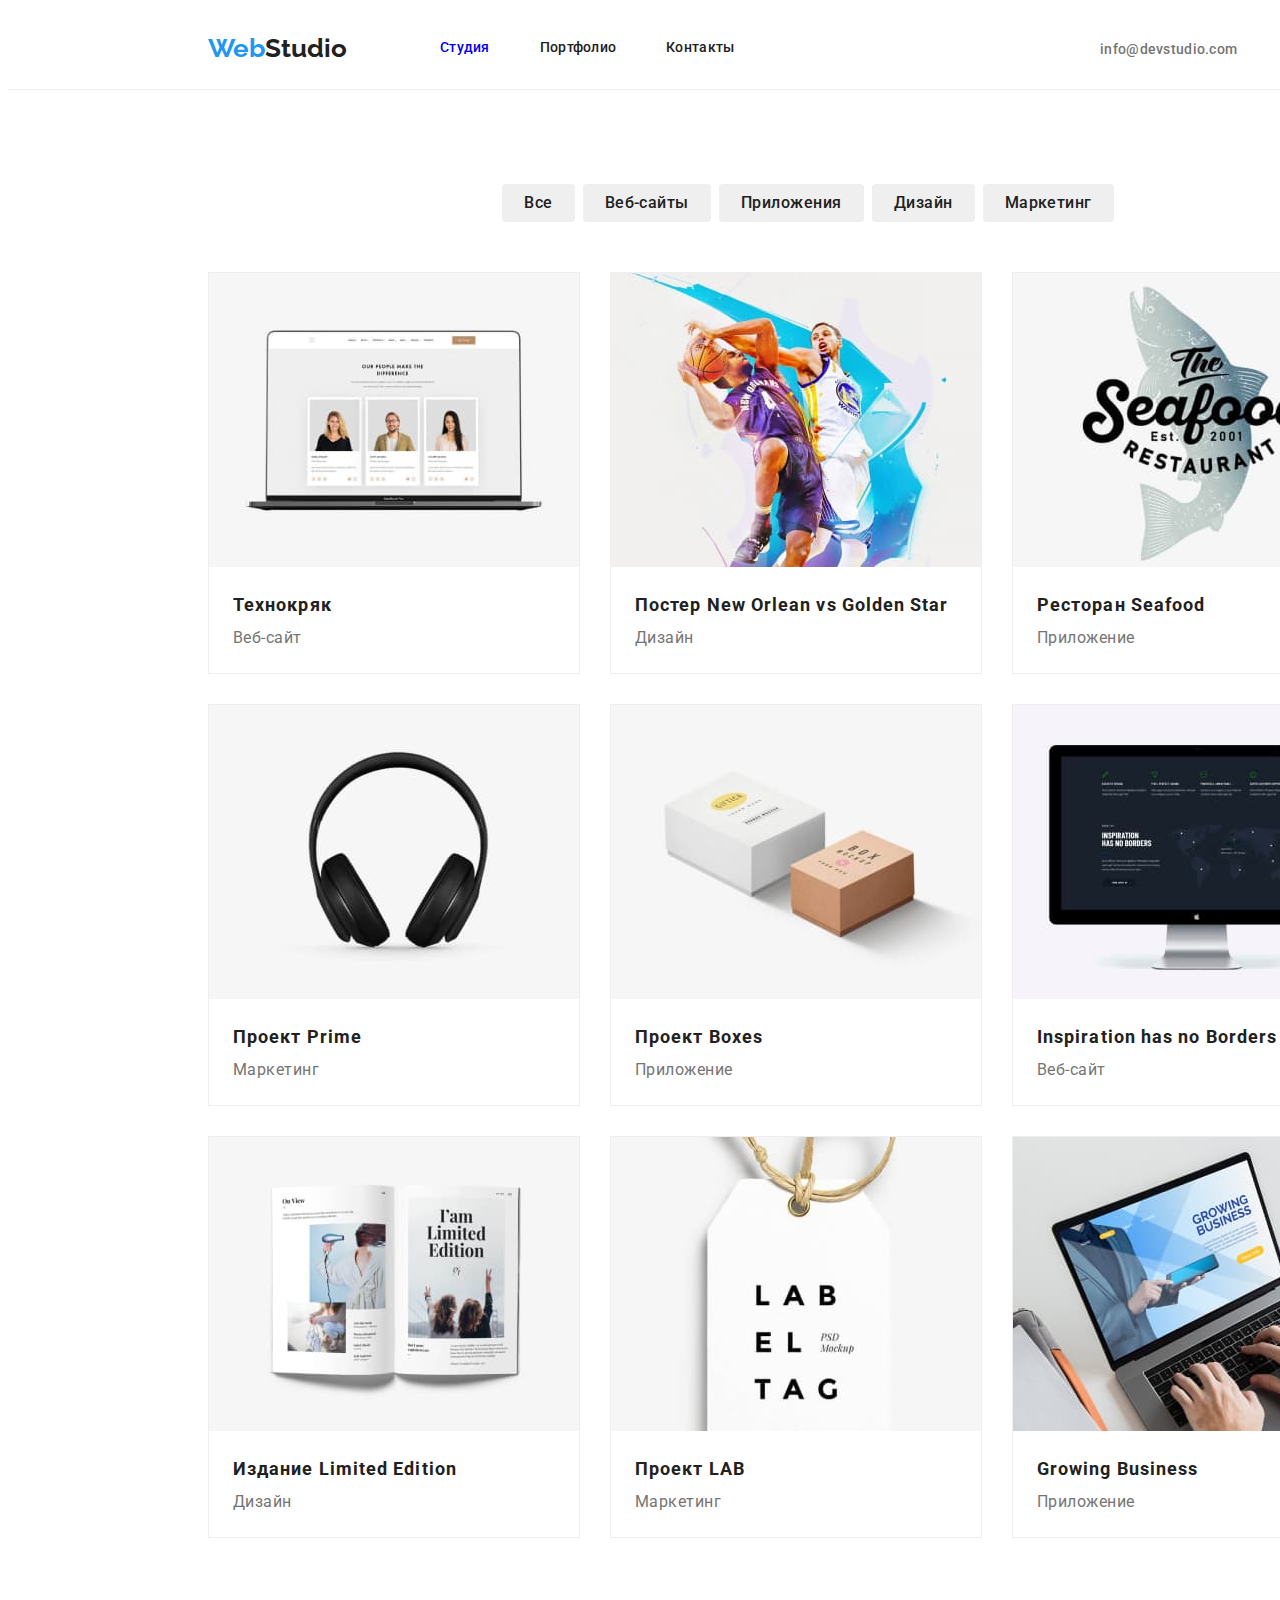
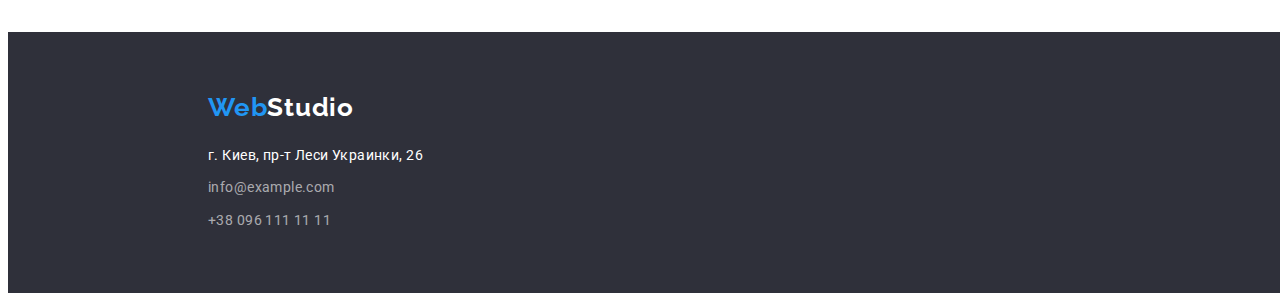
==== commit aea9828a: "На сдачу" ====
--- a/portfolio.html
+++ b/portfolio.html
@@ -15,99 +15,121 @@
 <body>
     <!--Шапка-->
     <header class="header">
+        <div class="container header-container">
         <a class="header-link" href="./index.html"><span class="web">Web</span>Studio</a>
         
     
         <nav class="header-nav">
         <ul class="header-list">
-            <li><a class="link" href="./index.html">Студия</a></li>
-            <li><a class="link-portfolio" href="./portfolio.html">Портфолио</a></li>
-            <li><a class="link" href="#">Контакты</a></li>
+            <li class="header-li"><a class="link-studio" href="./index.html">Студия</a></li>
+            <li class="header-li"><a class="link" href="./portfolio.html">Портфолио</a></li>
+            <li class="header-li"><a class="link" href="#">Контакты</a></li>
         </ul>
         </nav>
         <ul class="header-list-contacts">
-        <li><a class="contacts" href="mailto:info@devstudio.com"> info@devstudio.com</a></li>
-        <li><a class="contacts" href="tel:380961111111">+38 096 111 11 11</a></li>   
+        <li class="contacts-item"><a class="contacts" href="mailto:info@devstudio.com"> info@devstudio.com</a></li>
+        <li class="contacts-item"><a class="contacts" href="tel:380961111111">+38 096 111 11 11</a></li>   
         </ul>
+        </div>
     </header>
     <main>
         <!--навигация-->
-<section class="portfolio-sektion">          
+<section class="portfolio-sektion">  
+        <div class="container">     
             <nav class="portfolio-nav">
                 <ul class="portfolio-list">
-                    <li><button class="portfolio-button" type="button" >Все</button></li>
-                    <li><button class="portfolio-button" type="button">Веб-сайты</button></li>
-                    <li><button class="portfolio-button" type="button">Приложения</button></li>
-                    <li><button class="portfolio-button" type="button">Дизайн</button></li>
-                    <li><button class="portfolio-button" type="button">Маркетинг</button></li>
+                    <li class="portfolio-item"><button class="portfolio-button" type="button" >Все</button></li>
+                    <li class="portfolio-item"><button class="portfolio-button" type="button">Веб-сайты</button></li>
+                    <li class="portfolio-item"><button class="portfolio-button" type="button">Приложения</button></li>
+                    <li class="portfolio-item"><button class="portfolio-button" type="button">Дизайн</button></li>
+                    <li class="portfolio-item"><button class="portfolio-button" type="button">Маркетинг</button></li>
                 </ul>
             </nav>
-</section> 
+  
+
         <!--Список-->
-            <section class="portfolio-details">
+            
                 <ul class="portfolio-details-list">
                     <li class="portfolio-block">
                         <img class="portfolio-img" src="./img-tech/portfolio/Технокряк.jpg" alt="Технокряк" width="370" height="294">
+                        <div class="portfolio-details-item">
                         <h3 class="portfolio-heading">Технокряк</h3>
                         <p class="portfolio-description">Веб-сайт</p>
+                        </div>
                     </li>
                     <li class="portfolio-block">
                         <img class="portfolio-img" src="./img-tech/portfolio/ПостерNewOrleanvsGoldenStar.jpg" alt="Постер New Orlean vs Golden Star" width="370" height="294">
+                        <div class="portfolio-details-item">
                         <h3 class="portfolio-heading">Постер New Orlean vs Golden Star</h3>
                         <p class="portfolio-description">Дизайн</p>
+                        </div>
                     </li>
                     <li class="portfolio-block">
                         <img class="portfolio-img" src="./img-tech/portfolio/РесторанSeafood.jpg" alt="Ресторан Seafood" width="370" height="294">
+                        <div class="portfolio-details-item">
                         <h3 class="portfolio-heading">Ресторан Seafood</h3>
                         <p class="portfolio-description">Приложение</p>
+                        </div>
                     </li>
                     <li class="portfolio-block">
                         <img class="portfolio-img" src="./img-tech/portfolio/ПроектPrime.jpg" alt="Проект Prime" width="370" height="294">
+                        <div class="portfolio-details-item">
                         <h3 class="portfolio-heading">Проект Prime</h3>
                         <p class="portfolio-description">Маркетинг</p>
+                        </div>
                     </li>
                     <li class="portfolio-block">
                         <img class="portfolio-img" src="./img-tech/portfolio/ПроектBoxes.jpg" alt="Проект Boxes" width="370" height="294">
+                        <div class="portfolio-details-item">
                         <h3 class="portfolio-heading">Проект Boxes</h3>
                         <p class="portfolio-description">Приложение</p>
+                        </div>
                     </li>
                     <li class="portfolio-block">
                         <img class="portfolio-img" src="./img-tech/portfolio/InspirationhasnoBorders.jpg" alt="Inspiration has no Borders" width="370" height="294">
+                        <div class="portfolio-details-item">
                         <h3 class="portfolio-heading">Inspiration has no Borders</h3>
                         <p class="portfolio-description">Веб-сайт</p>
+                        </div>
                     </li>
                     <li class="portfolio-block">
                         <img class="portfolio-img" src="./img-tech/portfolio/ИзданиеLimitedEdition.jpg" alt="Издание Limited Edition" width="370" height="294">
+                        <div class="portfolio-details-item">
                         <h3 class="portfolio-heading">Издание Limited Edition</h3>
                         <p class="portfolio-description">Дизайн</p>
+                        </div>
                     </li>
                     <li class="portfolio-block">
                         <img class="portfolio-img" src="./img-tech/portfolio/ПроектLAB.jpg" alt="Проект LAB" width="370" height="294">
+                        <div class="portfolio-details-item">
                         <h3 class="portfolio-heading">Проект LAB</h3>
                         <p class="portfolio-description">Маркетинг</p>
+                        </div>
                     </li>
                     <li class="portfolio-block">
                         <img class="portfolio-img" src="./img-tech/portfolio/GrowingBusiness.jpg" alt="Growing Business" width="370" height="294">
+                        <div class="portfolio-details-item">
                         <h3 class="portfolio-heading">Growing Business</h3>
                         <p class="portfolio-description">Приложение</p>
+                        </div>
                     </li>
                 </ul>
-            
+            </div>
         </section>
     </main>
     
 
     <!--контакты-->
-    <footer class="footer">
-        <div class="footer-box">
+    <footer class="footer"> 
+        <div class="container">
             <a class="footer-link" href="./index.html"><span class="web">Web</span><span class="studio">Studio</span></a>
-            <address class="address">
-                   <p class="our-address"> г. Киев, пр-т Леси Украинки, 26</p>
+           
+                    <address class="address">г. Киев, пр-т Леси Украинки, 26</address>
                    <ul class="footer-list">
-                       <li><a class="footer-contacts" href="mailto:info@example.com">info@example.com</a></li>
-                       <li><a class="footer-contacts" href="tel:380961111111">+38 096 111 11 11</a></li>
+                       <li class="footer-contacts-item"><a class="footer-contacts" href="mailto:info@example.com">info@example.com</a></li>
+                       <li class="footer-contacts-item"><a class="footer-contacts" href="tel:380961111111">+38 096 111 11 11</a></li>
                    </ul>  
-                </address>
+                
         </div>
     </footer>     
     </body>
--- a/css/styles.css
+++ b/css/styles.css
@@ -29,61 +29,87 @@
   }
   ul,ol{list-style: none;}
   address{font-style: normal;}
-  h1,h2,h3,h4,p,ul {
+  h1,h2,h3,h4,h5,h6,p,ul {
   margin: 0px;
   padding: 0px;}
-  
+  .visually-hidden {
+    position: absolute;
+    width: 1px;
+    height: 1px;
+    margin: -1px;
+    border: 0;
+    padding: 0;
+    
+    white-space: nowrap;
+    clip-path: inset(100%);
+    clip: rect(0 0 0 0);
+    overflow: hidden;
+  }
+  img {
+    display: block;
+    max-width: 100%;
+  }
+  *,
+  *::before,
+  *::after {
+  box-sizing: inherit;
+}
   
    /* Шапка */
+
   .header,
   .header-list,.header-list-contacts{
     display: flex;
   }
-  .header{background-color: var(--header-color);
-    width: 1600px;
-    height: 80px;
+  .container{
+    width: 1200px;
+    padding: 0 15px;
+    margin: 0 auto;
+  }
+  .header-container{
+    display: flex;
+    align-items: center;
+  }
+  .header{padding-top: 25px;
+    padding-bottom: 25px;
     border-bottom:  1px solid #ECECEC;
-    
-    background: #FFFFFF;}
+   }
+  .header-nav{
+    display: flex;
+    align-items: center;
+  }
     .header-list{
       font-family: inherit;
       font-weight: 500;
       font-size: 14px;
       line-height: 1.14;
       letter-spacing: 0.02em;
-      margin: 32px 0px 0px 93px;
-      width: 294px;
-      height: 16px;
-      justify-content: space-between;
-    
-      
       color: var(--primary-color);
-     
-
     }
   .web{color: var(--interactive-color);
-    width: 145px;
-    height: 31px;
-    left: 215px;
-    top: 24px;}
-    
-  .header-link{font-family: var(--secondary-font);
-   
+    }
+  .header-li:not(:last-child){
+    margin-right: 50px;
+  }
+    
+  .header-link{
+    
+    font-family: var(--secondary-font);
+    margin-right: 93px;
+    align-self: center;
+    text-decoration: none;
+
+    font-family: Raleway;
+    font-style: normal;
     font-weight: bold;
     font-size: 26px;
     line-height: 1.19;
-    margin: 24px 0px 0px 215px;
-    
-    letter-spacing: 0.03em;
     
     color: var(--primary-color)
     
     }
     .header-list-contacts{
-      width: 307px;
-      height: 16px;
-      margin: 32px 0px 0px 331px;
-      justify-content: space-between;
+     margin-left: auto;
     }
      
     .link{font-family:var(--primary-font);
@@ -108,8 +134,14 @@
         color: var(--interactive-color);
       
       cursor: pointer;}
-  
-    .contacts{font-family: var(--primary-font);
+
+      .contacts-item:not(:last-child) {
+        margin-right: 50px;
+      }
+    .contacts{
+    
+      
+      font-family: var(--primary-font);
      
       font-weight: 500;
       font-size: 14px;
@@ -122,78 +154,60 @@
   /* Предложение */
   .order-background {
     background-color: var(--background-color);
-    width: 1600px;
-    height: 600px;
-    border: 1px solid #ECECEC;
-   
-    
-  }
-  .order-container {
-   text-align: center;
-   width: 696px;
-   height: 200px;
-   margin: 200px 0px 0px 452px;
-   
+    padding: 200px 0; 
   }
   .order-background-title {
+    width: 696px;
+    margin: 0 auto;
+    margin-bottom: 30px;
     font-weight: 900;
     font-size: 44px;
     line-height: 1.5;
     text-align: center;
     letter-spacing: 0.06em;
     text-transform: uppercase;
-   
-    
     color: var(--header-color);
-    
-   
   }
   .button {
-    font-family: inherit;
+    display: inline-block;
+    margin-left: auto;
+    margin-right: auto; 
+  }
+  button.button {
+    padding: 10px 32px;
+    color:var(--header-color) ;
+    background-color: var(--interactive-color);
+    box-shadow: 0px 4px 4px rgba(0, 0, 0, 0.15);
     border-radius: 4px;
-    background-color: var(--interactive-color);
-    color: var(--header-color);
-    font-weight: 700;
+  
+    font-family: var(--primary-font);
+    font-style: normal;
+    font-weight: bold;
     font-size: 16px;
     line-height: 1.87;
+    display: flex;
     align-items: center;
     text-align: center;
     letter-spacing: 0.06em;
-    cursor: pointer;
-    width: 200px;
-    height: 50px;
   }
   
   /* Приоритеты */
+  .priorities{padding-top: 94px;}
   .list{display: flex;}
-  .priorities-our{font-family:inherit;
-    
-    font-weight: bold;
-    font-size: 36px;
-    line-height: 1.16;
-    text-align: center;
-    letter-spacing: 0.03em;
-    width: 240px;
-    height: 42px;
-    margin: 26px 0px 0px 680px;
-    
-    color: var(--primary-color);
-    }
-    .list{
-      width: 1170px;
-      height: 101px;
-      margin: 26px 0px 0px 215px;
-      justify-content: space-between;
-      
-    }
+  .priorities-item:not(:last-child){
+    margin-right: 30px;
+    
+  }
+  .priorities-item{
+    width: 270px;
+  }
+  
   .priorities-title {
     font-weight: 700;
     font-size: 14px;
     line-height: 1.14;
     letter-spacing: 0.03em;
     text-transform: uppercase;
-    width: 270px;
-    height: 16px;
     
   }
   .priorities-description {
@@ -202,27 +216,24 @@
     letter-spacing: 0.03em;
     color: var(--secondary-color);
     text-transform: none;
-    width: 270px;
-    height: 75px;
-    margin-top: 10px;
+    
+    
   }
   
   /*Специализация*/
-  .activity{
-    width: 1170px;
-    height: 386px;
-    margin: 94px 0px 0px 215px;
+  .activity{ padding-top: 94px;
+    padding-bottom: 94px;
+    
   }
   .activity-title{
     font-family:var(--primary-font);
-   
     font-weight: bold;
     font-size: 36px;
     line-height: 1.16;
     text-align: center;
     letter-spacing: 0.03em;
-   
-    
+    margin-bottom: 50px;
+    text-align: center;
     color:var(--primary-color);
   }
   .activity-list{
@@ -230,202 +241,174 @@
     justify-content: space-between;
     margin-top: 50px;
   }
+  .activity-item:not(:last-child){
+    margin-right: 30px;
+  }
   /* Команда */
   
  .staff{background-color: var(--rear-background);
-  width: 1600px;
-  height: 648px;
-  left: 0px;
-  top: 1449px;
-  margin-top: 94px;
-  }
-
- .staff-our{
-   font-family: var(--primary-font);
- 
-  font-weight: bold;
-  font-size: 36px;
-  line-height: 1.16;
-  text-align: center;
-  letter-spacing: 0.03em;
   padding-top: 94px;
-  
- 
-  
-  color: var(--primary-color);
-  }
-  .staff-list{display: flex;
-    width: 1170px;
-    height: 368px;
-    margin-top: 50px;
-    margin-left: 215px;
-    justify-content: space-between;
-  }
-  .staff-name{font-family: var(--primary-font);
-    
+  padding-bottom: 94px;
+  }
+  .staff-list{
+    display: flex;
+  }
+  .staff-box{
+    padding-top: 30px;
+    padding-bottom: 30px;
+  }
+  .staff-name{
+    margin-bottom: 10px;
+    font-family: var(--primary-font);
     font-weight: 500;
     font-size: 16px;
     line-height: 1.18;
-    
-    
     text-align: center;
     letter-spacing: 0.03em;
-    padding-top: 30px;
     color: var(--primary-color);
-    
-    }
-    .staff-position{font-family:var(--primary-font);
-     
+    }
+    .staff-position{
+      font-family:var(--primary-font);
       font-weight: normal;
       font-size: 16px;
       line-height: 1.18;
-     
-      
       text-align: center;
       letter-spacing: 0.03em;
-      padding-top: 10px;
-      
       color:var(--secondary-color) ;
       }
-      .staff-list.li{color: var(--header-color);}
+      .staff-block-foto:not(:last-child){
+        margin-right: 30px;
+      }
       .staff-block-foto{
+        background-color: var(--header-color);
         box-shadow: 0px 1px 3px rgba(0, 0, 0, 0.12), 0px 1px 1px rgba(0, 0, 0, 0.14),
         0px 2px 1px rgba(0, 0, 0, 0.2);
         border-radius: 0px 0px 4px 4px;
       }
     /* Контакты */
-    .footer{background-color: var(--background-color);
-    width: 1600px;
-    height: 262px;}
-    .footer-box{
-      padding: 60px 0px 0px 215px;
-    
-
-    }
-    .footer-link{font-family: var(--secondary-font);
-      
+    .footer{
+      background-color: var(--background-color);
+      padding-top: 60px;
+      padding-bottom: 60px;
+    }
+    .footer-link{
+      display: block;
+      margin-bottom: 20px;
+      font-family: var(--secondary-font);
       font-weight: bold;
       font-size: 26px;
       line-height: 1.19;
-    
-      
       letter-spacing: 0.03em;
-      width: 145px;
-      height: 31px;
-      
-      
-      color: var(--interactive-color);}
+      color: var(--interactive-color);
+      text-decoration: none;}
     .studio{color: var(--header-color);}
+   
     .address{
-      width: 231px;
-      height: 81px;
-      padding-top: 20px;
-    }
-    .our-address{font-family: var(--primary-font);
+      margin-bottom: 9px;
+      color:var(--header-color);
+      font-family:var(--primary-font);
       font-style: normal;
       font-weight: normal;
       font-size: 14px;
-      line-height: 1.71;
-      letter-spacing: 0.03em;
-
-      
-      color: var(--header-color);
-      }
-      .footer-contacts{font-family: var(--primary-font);
-       
+      line-height: 1.74;
+      letter-spacing: 0.03em;}
+      .footer-contacts-item:not(:last-child){
+        margin-bottom: 9px;
+      }
+      .footer-contacts{
+        font-family: var(--primary-font);
         font-weight: normal;
         font-size: 14px;
         line-height: 1.71;
-        
-        
         letter-spacing: 0.03em;
-        
-        
         color: rgba(255, 255, 255, 0.6);
         }
-        .footer-mail{
-          padding-top: 9px;
-        }
-        .footer-tel{
-          padding-top: 9px;
-        }
+
         .footer-list .footer-contacts:hover,
         .footer-list .footer-contacts:focus {
        color: var(--interactive-color);
         }
   /* Портфолио */
-  .portfolio-list{display: flex;
-   width: 611px;
-   height: 38px;
-   margin:  94px 0px 0px 495px;
-  justify-content: space-between;}
+  .portfolio-sektion{padding-top: 94px;
+    padding-bottom: 94px;
+    
+    align-items: center;
+
+   }
+   .portfolio-list{
+     display: flex;
+     justify-content: center;
+   }
+   .portfolio-item:not(:last-child){
+     margin-right: 8px;
+   }
   
   .portfolio-button{
     font-family: inherit;
-   
     font-weight: 500;
     font-size: 16px;
     line-height: 1.62;
-   
-    
     text-align: center;
     letter-spacing: 0.03em;
     border: none;
     padding: 6px 22px;
     border-radius: 4px;
-    
-    
     color: var(--primary-color);}
     .portfolio-button:focus,
     .portfolio-button:hover {
     color: #ffffff;
     background-color: var(--interactive-color);
     cursor: pointer;}
+    /* Портфолио навигация */
+    .portfolio-sektion{
+      align-items: center;
+
+    }
    
     .portfolio-details-list{
-      width: 1170px;
-      height: 1272px;
-     
-      margin:   50px 0px 94px 215px;
       display: flex;
       flex-wrap:wrap;
-      flex-direction: row;
-      justify-content: space-between;
-      align-items:flex-end;
-      align-content: space-between;
+      
+      
      
-      
+      padding-top: 50px;
     }
     .portfolio-block{
-      width: 371px;
-      height: 404px;
+      margin-right: 30px;
+      margin-bottom: 30px;
+    }
+    .portfolio-block:nth-child(3n){
+      margin-right: 0;
+    }
+    .portfolio-block:nth-last-child(-n+3){
+      margin-bottom: 0;
+    }
+    .portfolio-block{
       background: #FFFFFF;
       border: 1px solid #EEEEEE;
       box-sizing: border-box;
-
      }
-     
-    .portfolio-heading{font-family: var(--primary-font);
-    
+    .portfolio-heading{
+      font-family: var(--primary-font);
       font-weight: bold;
       font-size: 18px;
       line-height: 2;
-      
-      
       letter-spacing: 0.06em;
-      
       color:var(--primary-color);
       }
-     
-    .portfolio-description{font-family: var(--primary-font);
-     
+    .portfolio-description{
+      font-family: var(--primary-font);
       font-weight: normal;
       font-size: 16px;
       line-height: 30px;
-      
-      
       letter-spacing: 0.03em;
-      
       color: var(--secondary-color);
-      
+      }
+      .portfolio-details-item:not(:last-child){
+        margin-bottom: 4px;
+      }
+      .portfolio-details-item{
+        padding-top: 20px;
+        padding-bottom: 20px;
+        padding-left: 24px;
       }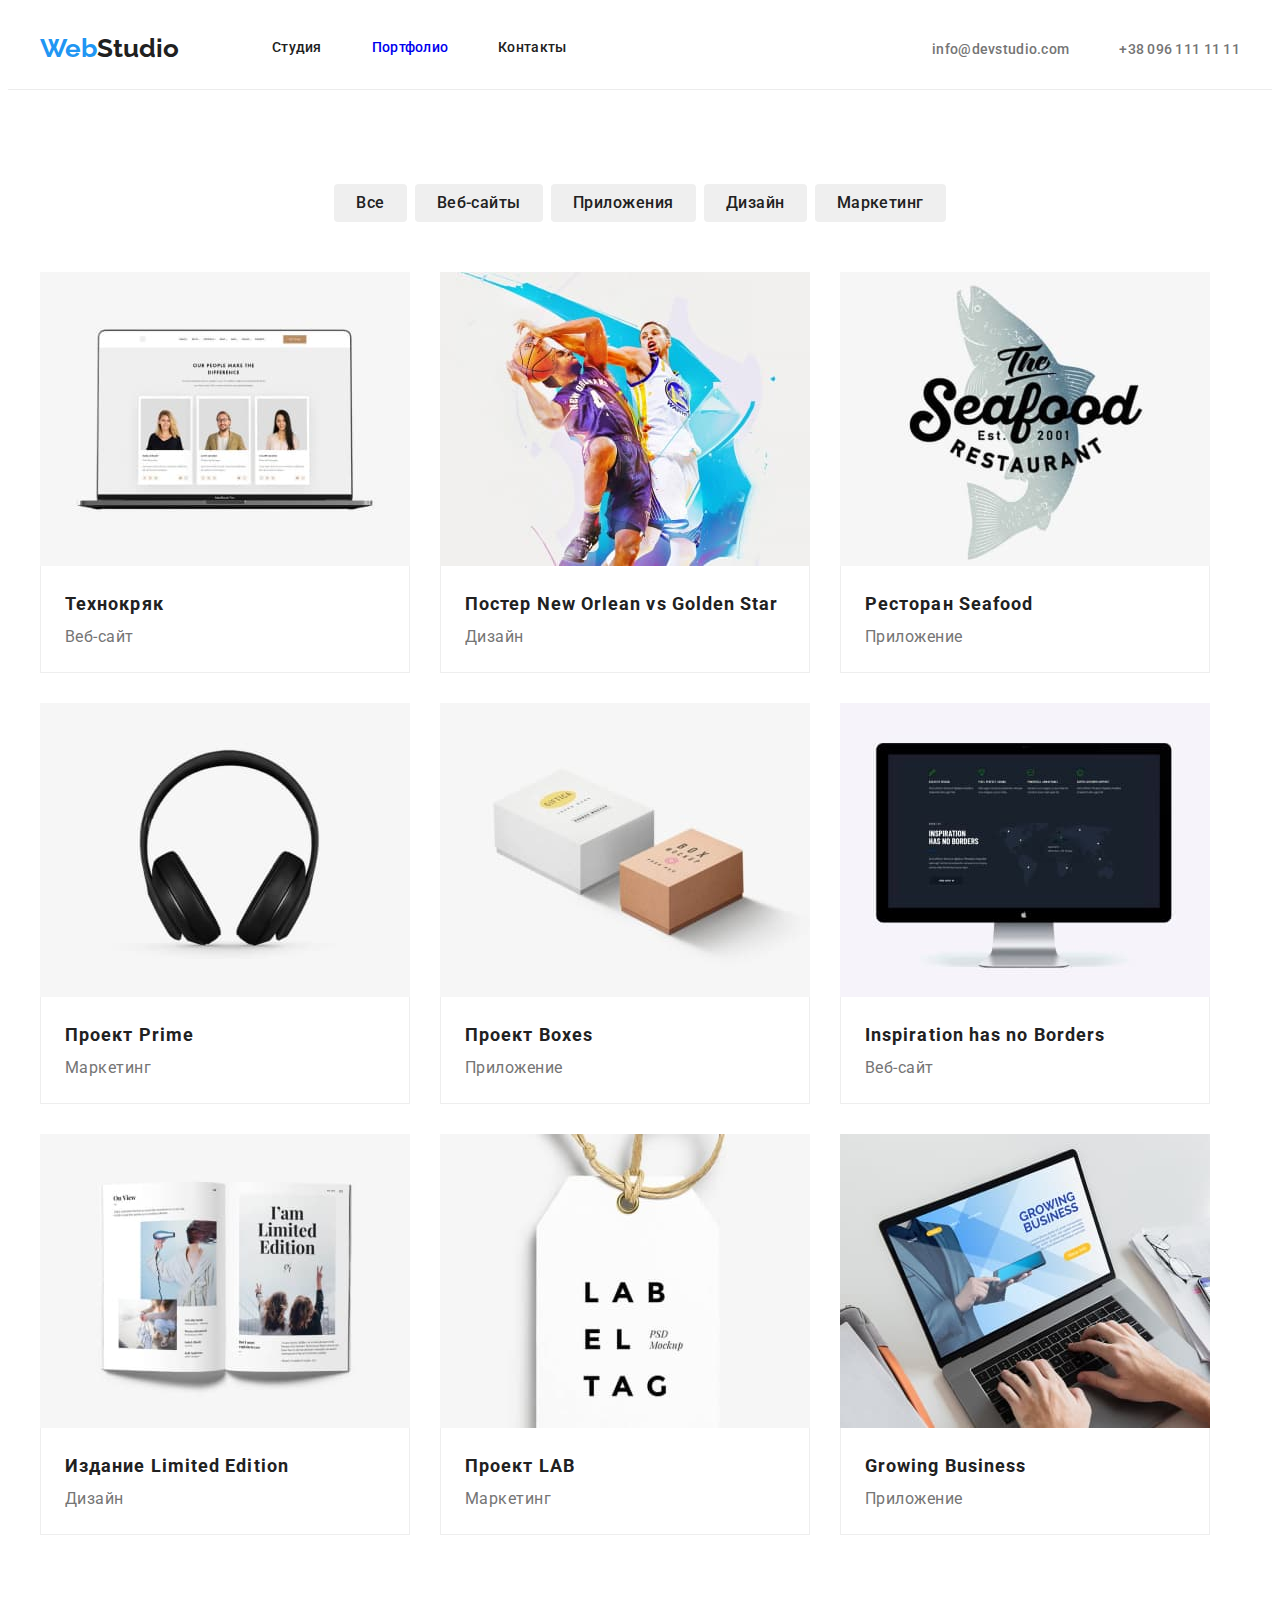
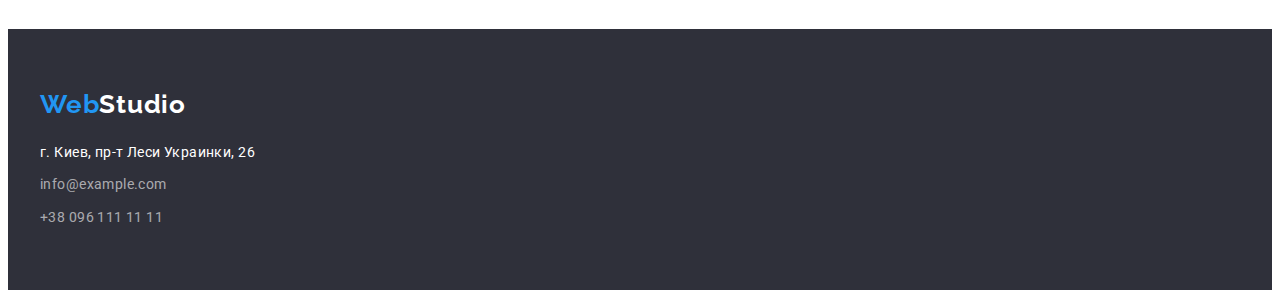
==== commit 778da4b8: "Доработка" ====
--- a/portfolio.html
+++ b/portfolio.html
@@ -21,8 +21,8 @@
     
         <nav class="header-nav">
         <ul class="header-list">
-            <li class="header-li"><a class="link-studio" href="./index.html">Студия</a></li>
-            <li class="header-li"><a class="link" href="./portfolio.html">Портфолио</a></li>
+            <li class="header-li"><a class="link" href="./index.html">Студия</a></li>
+            <li class="header-li"><a class="link-portfolio" href="./portfolio.html">Портфолио</a></li>
             <li class="header-li"><a class="link" href="#">Контакты</a></li>
         </ul>
         </nav>
@@ -36,7 +36,6 @@
         <!--навигация-->
 <section class="portfolio-sektion">  
         <div class="container">     
-            <nav class="portfolio-nav">
                 <ul class="portfolio-list">
                     <li class="portfolio-item"><button class="portfolio-button" type="button" >Все</button></li>
                     <li class="portfolio-item"><button class="portfolio-button" type="button">Веб-сайты</button></li>
--- a/css/styles.css
+++ b/css/styles.css
@@ -22,7 +22,6 @@
     font-style: normal;
     font-weight: 400;
     color: var(--primary-color);
-    width: 1600px;
   }
   a {
     text-decoration: none;
@@ -49,15 +48,7 @@
     display: block;
     max-width: 100%;
   }
-  *,
-  *::before,
-  *::after {
-  box-sizing: inherit;
-}
-  
    /* Шапка */
-
-  .header,
   .header-list,.header-list-contacts{
     display: flex;
   }
@@ -238,7 +229,7 @@
   }
   .activity-list{
     display: flex;
-    justify-content: space-between;
+   
     margin-top: 50px;
   }
   .activity-item:not(:last-child){
@@ -338,6 +329,7 @@
    .portfolio-list{
      display: flex;
      justify-content: center;
+     margin-bottom: 50px;
    }
    .portfolio-item:not(:last-child){
      margin-right: 8px;
@@ -368,10 +360,6 @@
     .portfolio-details-list{
       display: flex;
       flex-wrap:wrap;
-      
-      
-     
-      padding-top: 50px;
     }
     .portfolio-block{
       margin-right: 30px;
@@ -385,8 +373,7 @@
     }
     .portfolio-block{
       background: #FFFFFF;
-      border: 1px solid #EEEEEE;
-      box-sizing: border-box;
+      
      }
     .portfolio-heading{
       font-family: var(--primary-font);
@@ -408,7 +395,8 @@
         margin-bottom: 4px;
       }
       .portfolio-details-item{
-        padding-top: 20px;
-        padding-bottom: 20px;
-        padding-left: 24px;
+       padding: 20px 24px;
+       border-right: 1px solid #EEEEEE;
+       border-bottom: 1px solid #EEEEEE;
+       border-left: 1px solid #EEEEEE;
       }